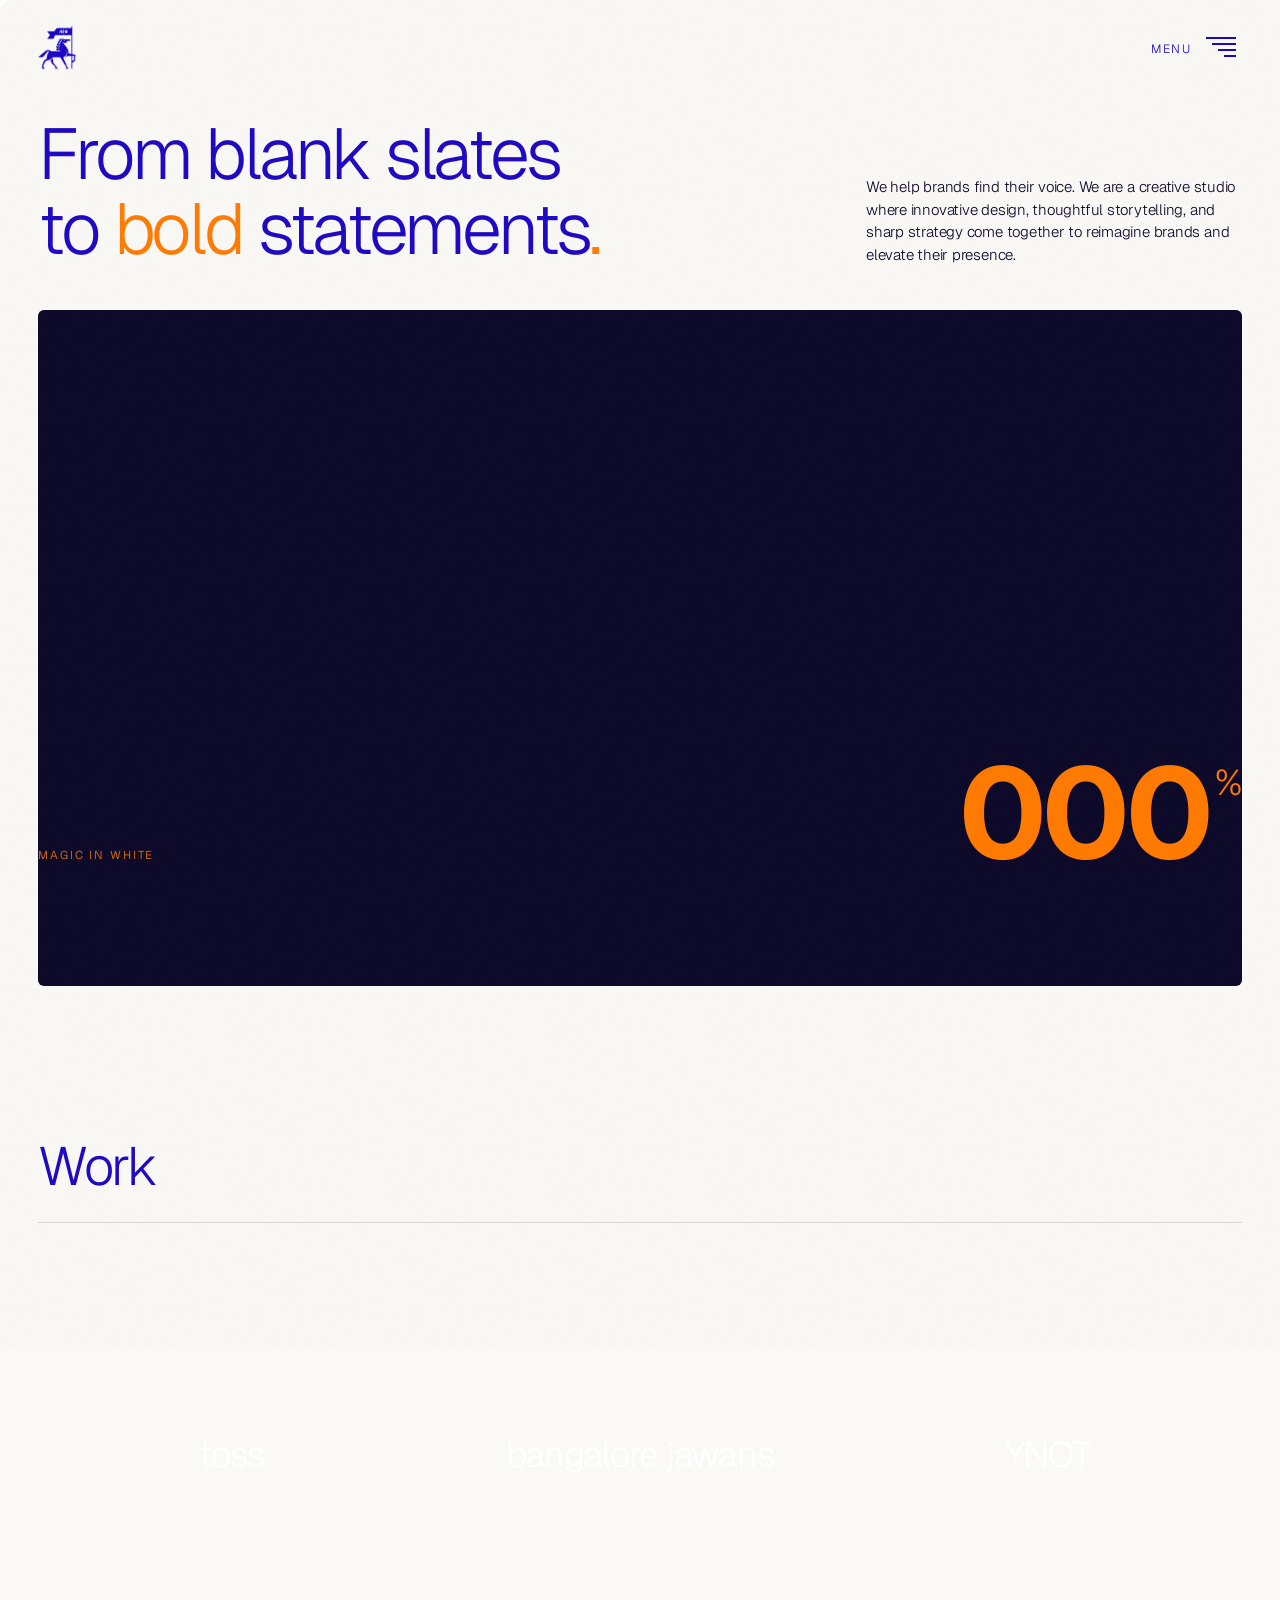
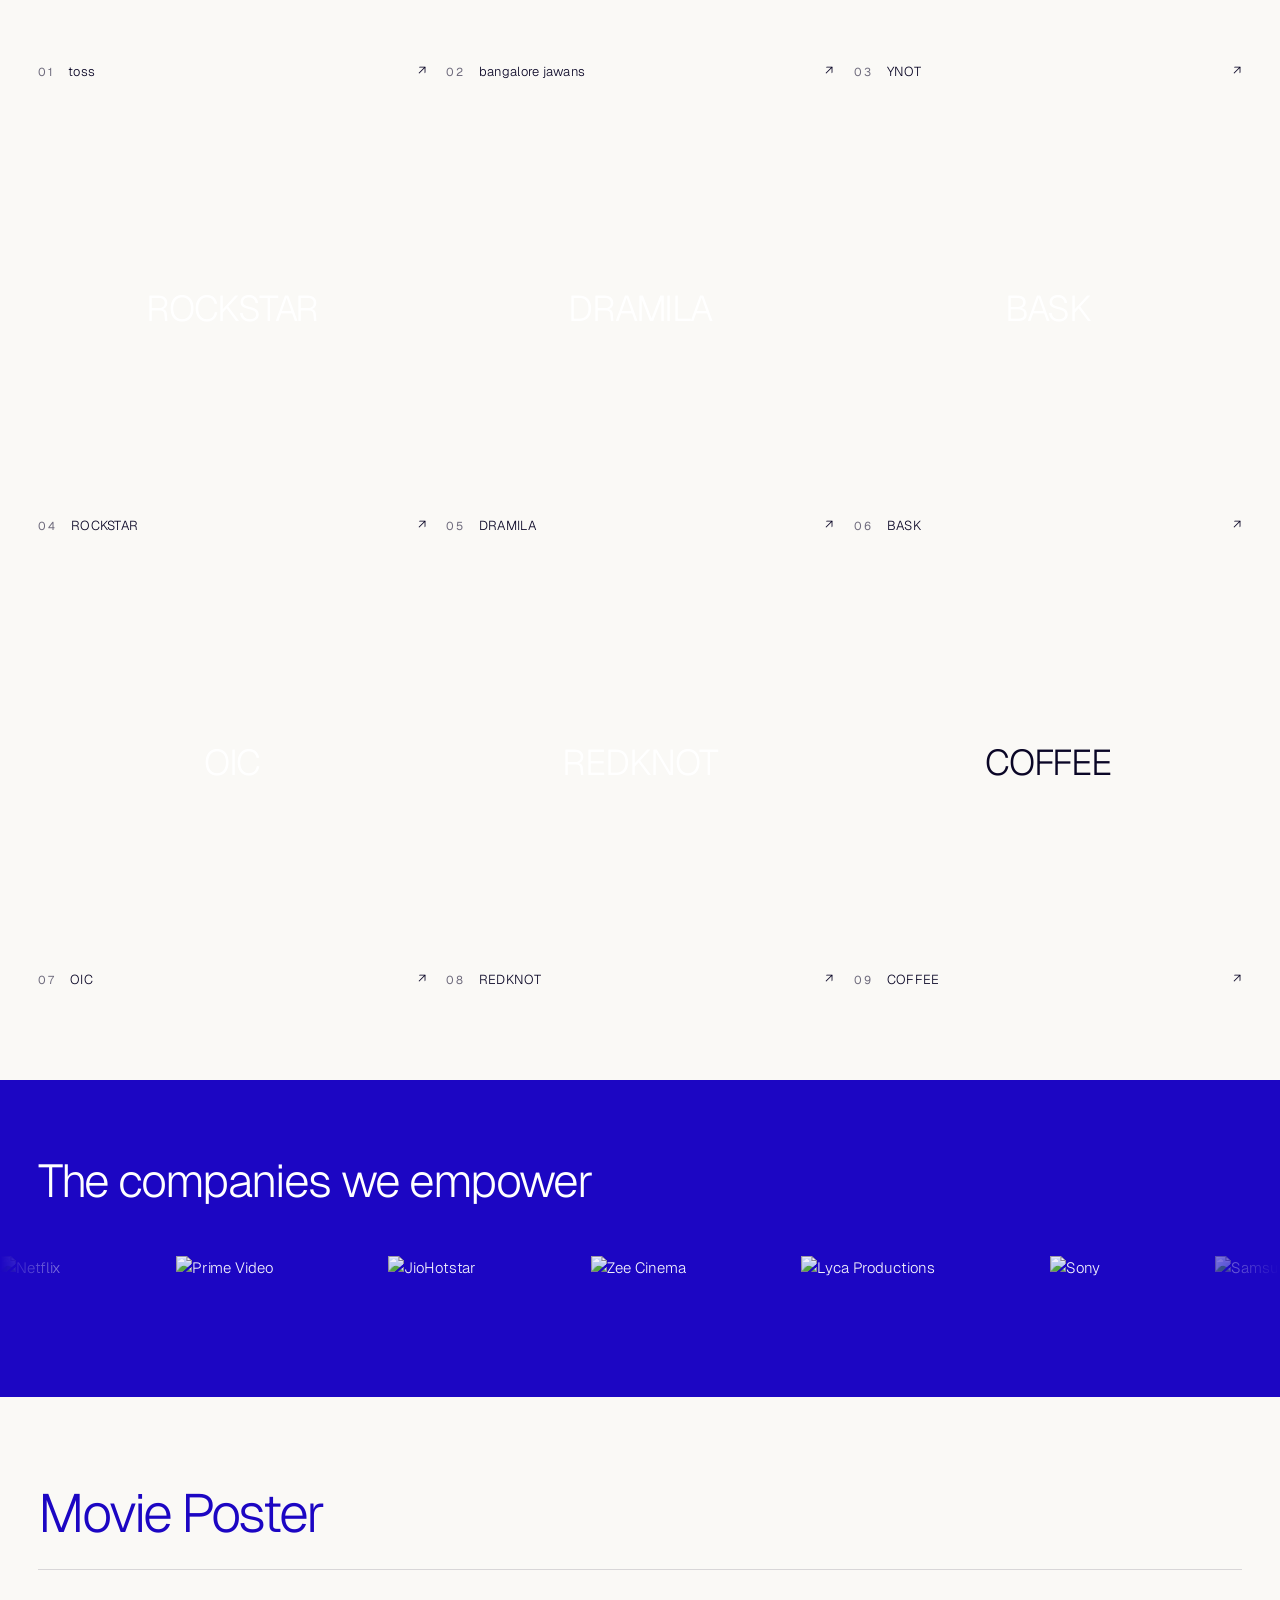
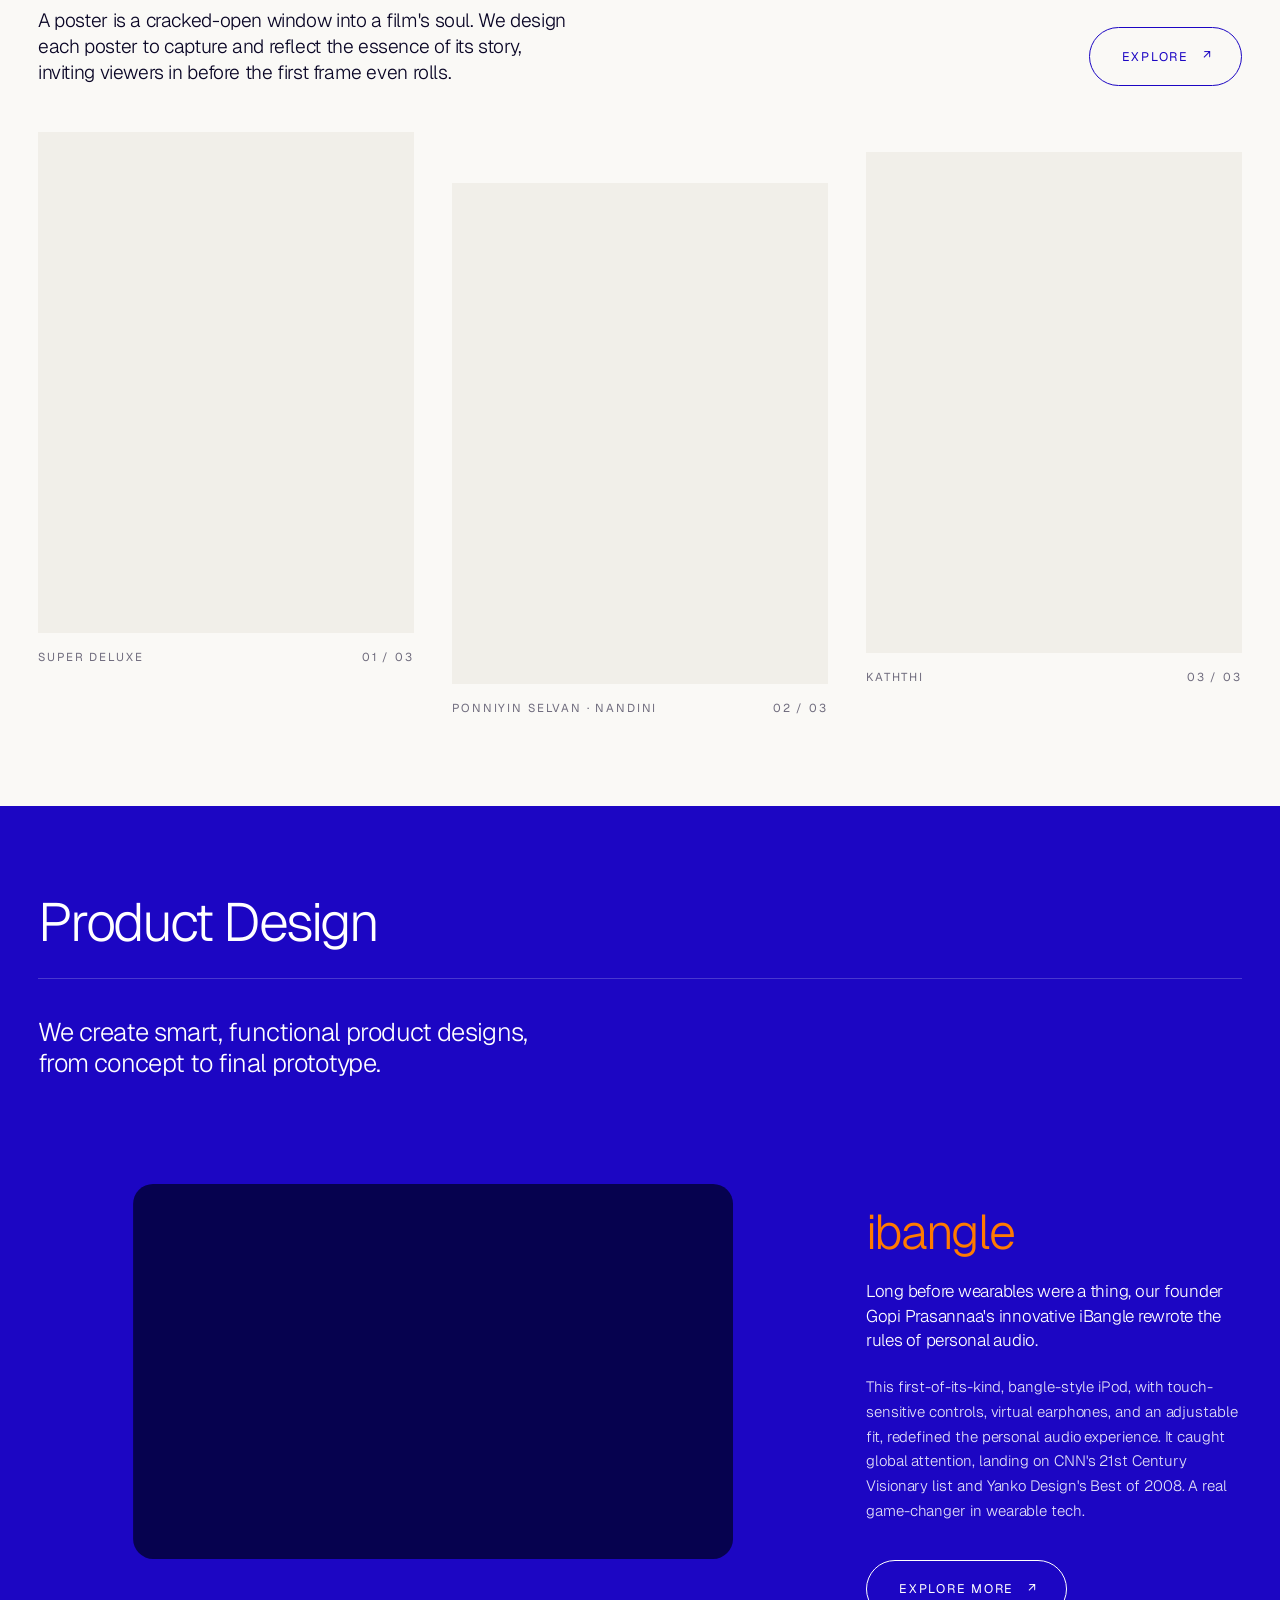
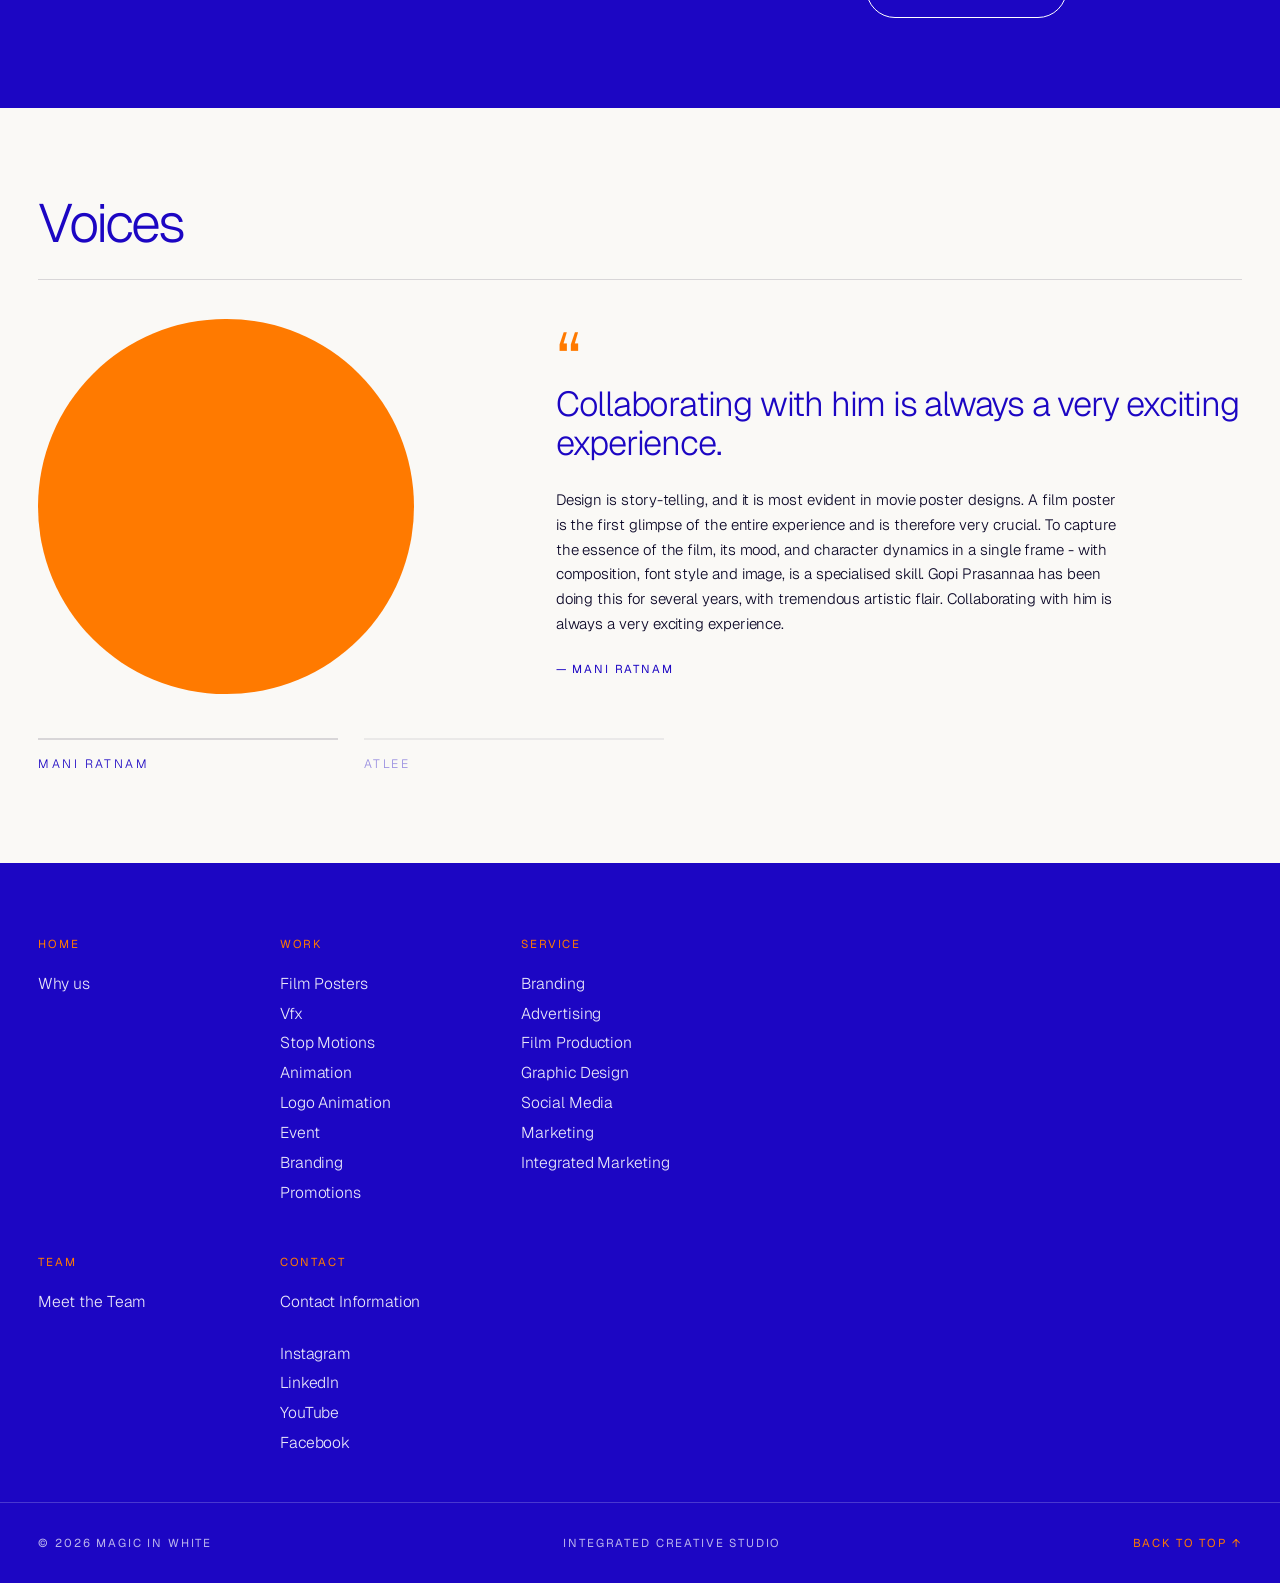
==== index.html @ c0a17485 "Revamp Magic In White website: home, team page, lenticular reveals Static redesign with preloader, s" ====
<!doctype html>
<html lang="en">
<head>
<meta charset="utf-8">
<meta name="viewport" content="width=device-width, initial-scale=1, viewport-fit=cover">
<title>Magic In White | VFX &amp; Design Studio</title>
<meta name="description" content="We help brands find their voice. Innovative design, VFX, posters, and animations.">
<meta name="theme-color" content="#1C06C3">
<script>try{if(sessionStorage.getItem('miw-nav'))document.documentElement.classList.add('is-arriving')}catch(e){}</script>
<link rel="icon" href="assets/favicon.png">
<link rel="preconnect" href="https://fonts.googleapis.com">
<link rel="preconnect" href="https://fonts.gstatic.com" crossorigin>
<link rel="preconnect" href="https://ik.imagekit.io" crossorigin>
<link href="https://fonts.googleapis.com/css2?family=Geist:wght@100..900&display=swap" rel="stylesheet">
<link rel="stylesheet" href="css/style.css">
</head>
<body class="is-loading">

<!-- ░░ PRELOADER ░░ -->
<div class="preloader" id="preloader" aria-hidden="true">
  <div class="pl-slats" id="plSlats"></div>
  <div class="pl-inner">
    <div class="pl-logo"><img src="assets/logo-full-orange.png" alt="" width="583" height="895"></div>
    <div class="pl-lines" id="plLines"><i></i><i></i><i></i><i></i><i></i><i></i></div>
  </div>
  <div class="pl-foot">
    <span class="mono">Magic In White</span>
    <span class="pl-count"><b id="plCount">000</b><em>%</em></span>
  </div>
</div>

<div class="cursor" id="cursor" aria-hidden="true"><span class="cursor__dot"></span><span class="cursor__label"></span></div>
<div class="grain" aria-hidden="true"></div>

<!-- ░░ HEADER ░░ -->
<header class="header" id="header">
  <a href="index.html" class="header__logo" aria-label="Magic In White — home" data-cursor="Home"><img src="assets/logo-mark-blue.png" alt="" width="380" height="435"></a>
  <button class="burger" id="burger" aria-label="Open menu" aria-expanded="false" aria-controls="menu" data-magnetic>
    <span class="burger__txt"><span data-open>Menu</span><span data-close>Close</span></span>
    <span class="burger__bars"><i></i><i></i><i></i><i></i></span>
  </button>
</header>

<!-- ░░ MENU ░░ -->
<nav class="menu" id="menu" aria-label="Main" aria-hidden="true">
  <div class="menu__slats" id="menuSlats"></div>
  <div class="menu__body">
    <ol class="menu__links">
      <li><a href="index.html" data-menu-link><span class="n mono">01</span><span class="t">Home</span></a></li>
      <li><a href="index.html#work" data-menu-link><span class="n mono">02</span><span class="t">Work</span></a></li>
      <li><a href="team.html" data-menu-link><span class="n mono">03</span><span class="t">Team</span></a></li>
      <li><a href="#contact" data-menu-link><span class="n mono">04</span><span class="t">Contact</span></a></li>
    </ol>
    <div class="menu__side">
      <div class="svc-prev" aria-hidden="true"><div class="lenti" id="svcLenti" data-mode="none" data-slats="10" data-a="https://ik.imagekit.io/7yturtsdn0/red_knot_copy_1_f049f8dc0b_dNzNIBZZeq.webp?tr=w-700,q-75" data-b="https://ik.imagekit.io/7yturtsdn0/red_knot_copy_1_f049f8dc0b_dNzNIBZZeq.webp?tr=w-700,q-75"></div></div>
      <div class="menu__col menu__svc">
        <h4 class="mono">Services</h4>
        <ul id="svcList">
          <li data-img="https://ik.imagekit.io/7yturtsdn0/red_knot_copy_1_f049f8dc0b_dNzNIBZZeq.webp?tr=w-700,q-75"><span class="mono">01</span><span class="svc-t">Branding</span></li>
          <li data-img="https://ik.imagekit.io/7yturtsdn0/Layer_89_copy_99897d2728_8CgfscrSB.webp?tr=w-700,q-75"><span class="mono">02</span><span class="svc-t">Advertising</span></li>
          <li data-img="https://ik.imagekit.io/7yturtsdn0/ynot_copy_e926166f46_48GvxwU7G.webp?tr=w-700,q-75"><span class="mono">03</span><span class="svc-t">Film Production</span></li>
          <li data-img="https://ik.imagekit.io/7yturtsdn0/Layer_108_copy_2_6575e3abcc_CPz3NBTmu.webp?tr=w-700,q-75"><span class="mono">04</span><span class="svc-t">Graphic Design</span></li>
          <li data-img="https://ik.imagekit.io/7yturtsdn0/Layer_88_copy_2_db21ba2dad_R7cSAjpBY.webp?tr=w-700,q-75"><span class="mono">05</span><span class="svc-t">Social Media</span></li>
          <li data-img="https://ik.imagekit.io/7yturtsdn0/Layer_91_copy_bbd8490322_1nE9ZG07d.webp?tr=w-700,q-75"><span class="mono">06</span><span class="svc-t">Marketing</span></li>
          <li data-img="https://ik.imagekit.io/7yturtsdn0/Layer_13_copy_1_121fdf52ea_ClF8plHfz.webp?tr=w-700,q-75"><span class="mono">07</span><span class="svc-t">Integrated Marketing</span></li>
        </ul>
      </div>
      <div class="menu__col menu__follow">
        <h4 class="mono">Follow</h4>
        <ul>
          <li><a href="https://www.instagram.com/magicinwhite" target="_blank" rel="noopener">Instagram</a></li>
          <li><a href="https://www.linkedin.com/company/magicinwhite" target="_blank" rel="noopener">LinkedIn</a></li>
          <li><a href="https://www.youtube.com/@magicinwhite" target="_blank" rel="noopener">YouTube</a></li>
          <li><a href="https://www.facebook.com/themagicinwhite" target="_blank" rel="noopener">Facebook</a></li>
        </ul>
      </div>
    </div>
  </div>
</nav>

<main id="top">

<!-- ░░ HERO ░░ -->
<section class="hero" data-theme="light">
  <div class="wrap hero__grid">
    <h1 class="hero__title" data-split="words">From blank slates to <em>bold</em> statements<span class="dot">.</span></h1>
    <p class="hero__lede" data-reveal>We help brands find their voice. We are a creative studio where innovative design, thoughtful storytelling, and sharp strategy come together to reimagine brands and elevate their presence.</p>
  </div>
  <div class="hero__media wrap">
    <div class="lenti lenti--hero" id="heroLenti" data-mode="scroll" data-slats="22"
         data-a="https://ik.imagekit.io/7yturtsdn0/Vikram_poster_final_copy_3_2048x1152_331748da14_NabSMhF0c.webp?tr=w-1800,q-80"
         data-b="https://ik.imagekit.io/7yturtsdn0/BJ_Banner_copy_2_ede7e10da2_wETqsjz7m.webp?tr=w-1800,q-80"></div>
  </div>
</section>

<!-- ░░ WORK ░░ -->
<section class="work section" id="work" data-theme="light">
  <div class="wrap">
    <header class="sec-head">
      <h2 class="sec-head__t" data-split="chars">Work</h2>
    </header>
    <div class="work__grid">
      <article class="tile t1" data-tile="toss" data-color="#84cc16">
        <div class="lenti" data-mode="hover" data-slats="14" data-cursor="View" data-a="https://ik.imagekit.io/7yturtsdn0/Layer_13_copy_1_121fdf52ea_ClF8plHfz.webp?tr=w-1400,q-80" data-bcolor="#84cc16"></div>
        <h3 class="tile__ttl" data-letters>toss</h3>
        <footer class="tile__cap"><span class="mono">01</span><span>toss</span><i class="arr">↗</i></footer>
      </article>
      <article class="tile t2" data-tile="bangalore jawans" data-color="#b91c1c">
        <div class="lenti" data-mode="hover" data-slats="12" data-cursor="View" data-a="https://ik.imagekit.io/7yturtsdn0/Layer_88_copy_2_db21ba2dad_R7cSAjpBY.webp?tr=w-1100,q-80" data-bcolor="#b91c1c"></div>
        <h3 class="tile__ttl" data-letters>bangalore jawans</h3>
        <footer class="tile__cap"><span class="mono">02</span><span>bangalore jawans</span><i class="arr">↗</i></footer>
      </article>
      <article class="tile t3" data-tile="YNOT" data-color="#eab308">
        <div class="lenti" data-mode="hover" data-slats="14" data-cursor="View" data-a="https://ik.imagekit.io/7yturtsdn0/ynot_copy_e926166f46_48GvxwU7G.webp?tr=w-1400,q-80" data-bcolor="#eab308"></div>
        <h3 class="tile__ttl" data-letters>YNOT</h3>
        <footer class="tile__cap"><span class="mono">03</span><span>YNOT</span><i class="arr">↗</i></footer>
      </article>
      <article class="tile t4" data-tile="ROCKSTAR" data-color="#1e3a8a">
        <div class="lenti" data-mode="hover" data-slats="12" data-cursor="View" data-a="https://ik.imagekit.io/7yturtsdn0/Layer_108_copy_2_6575e3abcc_CPz3NBTmu.webp?tr=w-1100,q-80" data-bcolor="#1e3a8a"></div>
        <h3 class="tile__ttl" data-letters>ROCKSTAR</h3>
        <footer class="tile__cap"><span class="mono">04</span><span>ROCKSTAR</span><i class="arr">↗</i></footer>
      </article>
      <article class="tile t5" data-tile="DRAMILA" data-color="#15803d">
        <div class="lenti" data-mode="hover" data-slats="12" data-cursor="View" data-a="https://ik.imagekit.io/7yturtsdn0/Layer_22_copy_e46b73e00c_HKcpCjRxH.webp?tr=w-1000,q-80" data-bcolor="#15803d"></div>
        <h3 class="tile__ttl" data-letters>DRAMILA</h3>
        <footer class="tile__cap"><span class="mono">05</span><span>DRAMILA</span><i class="arr">↗</i></footer>
      </article>
      <article class="tile t6" data-tile="BASK" data-color="#eab308">
        <div class="lenti" data-mode="hover" data-slats="14" data-cursor="View" data-a="https://ik.imagekit.io/7yturtsdn0/Layer_91_copy_bbd8490322_1nE9ZG07d.webp?tr=w-1400,q-80" data-bcolor="#eab308"></div>
        <h3 class="tile__ttl" data-letters>BASK</h3>
        <footer class="tile__cap"><span class="mono">06</span><span>BASK</span><i class="arr">↗</i></footer>
      </article>
      <article class="tile t7" data-tile="OIC" data-color="#ec4899">
        <div class="lenti" data-mode="hover" data-slats="14" data-cursor="View" data-a="https://ik.imagekit.io/7yturtsdn0/Layer_89_copy_99897d2728_8CgfscrSB.webp?tr=w-1400,q-80" data-bcolor="#ec4899"></div>
        <h3 class="tile__ttl" data-letters>OIC</h3>
        <footer class="tile__cap"><span class="mono">07</span><span>OIC</span><i class="arr">↗</i></footer>
      </article>
      <article class="tile t8" data-tile="REDKNOT" data-color="#b91c1c">
        <div class="lenti" data-mode="hover" data-slats="12" data-cursor="View" data-a="https://ik.imagekit.io/7yturtsdn0/red_knot_copy_1_f049f8dc0b_dNzNIBZZeq.webp?tr=w-1200,q-80" data-bcolor="#b91c1c"></div>
        <h3 class="tile__ttl" data-letters>REDKNOT</h3>
        <footer class="tile__cap"><span class="mono">08</span><span>REDKNOT</span><i class="arr">↗</i></footer>
      </article>
      <article class="tile t9" data-tile="COFFEE" data-color="#e5e7eb">
        <div class="lenti" data-mode="hover" data-slats="18" data-cursor="View" data-a="https://ik.imagekit.io/7yturtsdn0/Layer_113_copy_7f0bae037f_J30YsjvEb.webp?tr=w-1800,q-80" data-bcolor="#e5e7eb"></div>
        <h3 class="tile__ttl tile__ttl--dark" data-letters>COFFEE</h3>
        <footer class="tile__cap"><span class="mono">09</span><span>COFFEE</span><i class="arr">↗</i></footer>
      </article>
    </div>
  </div>
</section>

<!-- ░░ CLIENTS ░░ -->
<section class="clients section" id="clients" data-theme="dark">
  <div class="wrap">
    <h2 class="clients__t" data-split="words">The companies we empower</h2>
  </div>
  <div class="marquee" data-dir="-1">
    <div class="marquee__track">
      <ul class="logos">
        <li><img src="https://ik.imagekit.io/7yturtsdn0/Netflix_9a4015e2f1_6ZdbgN0Z5.png" alt="Netflix" loading="lazy"></li>
        <li><img src="https://ik.imagekit.io/7yturtsdn0/Prime_28b8a75e8e_RB2ycf2Q2M.png" alt="Prime Video" loading="lazy"></li>
        <li><img src="https://ik.imagekit.io/7yturtsdn0/Jio_Hostar_25a7777338_RB0Nwt1Qw.png" alt="JioHotstar" loading="lazy"></li>
        <li><img src="https://ik.imagekit.io/7yturtsdn0/Zee_03a8a75571_Lhbl9_V1K.png" alt="Zee Cinema" loading="lazy"></li>
        <li><img src="https://ik.imagekit.io/7yturtsdn0/LYCA_e3a517c905_9G5oD_2xoF.png" alt="Lyca Productions" loading="lazy"></li>
        <li><img src="https://ik.imagekit.io/7yturtsdn0/Sony_214dc20422_Z8txfq8bg.png" alt="Sony" loading="lazy"></li>
        <li><img src="https://ik.imagekit.io/7yturtsdn0/Samsung_9e5ce6b74b_0uf0CYzim.png" alt="Samsung" loading="lazy"></li>
        <li><img src="https://ik.imagekit.io/7yturtsdn0/Apple_1eaaf89b74_GaU9JlVHS.png" alt="Apple" loading="lazy"></li>
        <li><img src="https://ik.imagekit.io/7yturtsdn0/Madras_Talkies_fb6516bb14_1Razdx6lc.png" alt="Madras Talkies" loading="lazy"></li>
        <li><img src="https://ik.imagekit.io/7yturtsdn0/Vijay_e3aa2b2127_sWJgNVvhb.png" alt="Vijay TV" loading="lazy"></li>
      </ul>
    </div>
  </div>
</section>

<!-- ░░ MOVIE POSTERS ░░ -->
<section class="posters section" id="posters" data-theme="light">
  <div class="wrap">
    <header class="sec-head">
      <h2 class="sec-head__t" data-split="chars">Movie Poster</h2>
    </header>
    <div class="posters__intro">
      <p data-reveal>A poster is a cracked-open window into a film's soul. We design each poster to capture and reflect the essence of its story, inviting viewers in before the first frame even rolls.</p>
      <a href="#" class="btn" data-magnetic data-cursor=""><span class="btn__bg"></span><span class="btn__t" data-text="Explore">Explore</span><i class="arr">↗</i></a>
    </div>
    <div class="posters__row">
      <figure class="poster p1">
        <div class="lenti" data-mode="pointer" data-slats="16" data-cursor="Turn" data-bcolor="#F1EFE9"
             data-a="https://ik.imagekit.io/7yturtsdn0/SD_10_3a1f2323a6_ou-oHff8m.jpg?tr=w-900,q-82"
             data-b="https://ik.imagekit.io/7yturtsdn0/SD_09_aac7e07bc7_E2CzD54on.png?tr=w-900"></div>
        <figcaption class="mono"><span>Super Deluxe</span><span>01 / 03</span></figcaption>
      </figure>
      <figure class="poster p2">
        <div class="lenti" data-mode="pointer" data-slats="16" data-cursor="Turn" data-bcolor="#F1EFE9"
             data-a="https://ik.imagekit.io/7yturtsdn0/PS_Nandini_01png_d9ed0f1dd0_-tDHUQN5z.jpg?tr=w-900,q-82"
             data-b="https://ik.imagekit.io/7yturtsdn0/PS_Nandini_02_c35b30e356_iAwkeZxaO.png?tr=w-900"></div>
        <figcaption class="mono"><span>Ponniyin Selvan · Nandini</span><span>02 / 03</span></figcaption>
      </figure>
      <figure class="poster p3">
        <div class="lenti" data-mode="pointer" data-slats="16" data-cursor="Turn" data-bcolor="#F1EFE9"
             data-a="https://ik.imagekit.io/7yturtsdn0/Kaththi_01_02e9f4bf2a_qXvmb8sFE.jpg?tr=w-900,q-82"
             data-b="https://ik.imagekit.io/7yturtsdn0/Kaththi_02_44b7828fce_MBIbTTe-2.png?tr=w-900"></div>
        <figcaption class="mono"><span>Kaththi</span><span>03 / 03</span></figcaption>
      </figure>
    </div>
  </div>
</section>

<!-- ░░ PRODUCT DESIGN ░░ -->
<section class="product section" id="product" data-theme="dark">
  <div class="wrap">
    <header class="sec-head sec-head--dark">
      <h2 class="sec-head__t" data-split="chars">Product Design</h2>
    </header>
    <p class="product__intro" data-reveal>We create smart, functional product designs, from concept to final prototype.</p>

    <div class="product__stage">
      <div class="product__video" id="productVideo" data-cursor="ibangle">
        <video muted loop playsinline preload="metadata" poster="https://ik.imagekit.io/7yturtsdn0/ibangle_asset_ce4f42822a_k_ZP_5d3y_MQX_78731ac3f9_Z6tXJPgK-.webp?tr=w-1400">
          <source src="https://ik.imagekit.io/7yturtsdn0/ibangle_product_9060b21a3d_T2YHblDHb.mp4" type="video/mp4">
        </video>
      </div>
      <div class="product__copy">
        <h3 class="product__name" data-split="chars">ibangle</h3>
        <p data-reveal>Long before wearables were a thing, our founder Gopi Prasannaa's innovative iBangle rewrote the rules of personal audio.</p>
        <p data-reveal>This first-of-its-kind, bangle-style iPod, with touch-sensitive controls, virtual earphones, and an adjustable fit, redefined the personal audio experience. It caught global attention, landing on CNN's 21st Century Visionary list and Yanko Design's Best of 2008. A real game-changer in wearable tech.</p>
        <a href="#" class="btn btn--light" data-magnetic><span class="btn__bg"></span><span class="btn__t" data-text="Explore more">Explore more</span><i class="arr">↗</i></a>
      </div>
    </div>
  </div>
</section>

<!-- ░░ TESTIMONIALS ░░ -->
<section class="voices section" id="voices" data-theme="light">
  <div class="wrap">
    <header class="sec-head">
      <h2 class="sec-head__t" data-split="chars">Voices</h2>
    </header>

    <div class="voices__stage" id="vStage" data-cursor="Drag">
      <article class="quote is-active">
        <div class="quote__pic"><div class="lenti" data-mode="hover" data-slats="12" data-a="https://ik.imagekit.io/7yturtsdn0/MR_1_58208c8489_nk_dFK14U.webp?tr=w-1000,q-80" data-bcolor="#FF7A00"></div></div>
        <div class="quote__body">
          <span class="quote__mark" aria-hidden="true">“</span>
          <h3 class="quote__h">Collaborating with him is always a very exciting experience.</h3>
          <p class="quote__p">Design is story-telling, and it is most evident in movie poster designs. A film poster is the first glimpse of the entire experience and is therefore very crucial. To capture the essence of the film, its mood, and character dynamics in a single frame - with composition, font style and image, is a specialised skill. Gopi Prasannaa has been doing this for several years, with tremendous artistic flair. Collaborating with him is always a very exciting experience.</p>
          <p class="quote__by mono">— Mani Ratnam</p>
        </div>
      </article>
      <article class="quote">
        <div class="quote__pic"><div class="lenti" data-mode="hover" data-slats="12" data-a="https://ik.imagekit.io/7yturtsdn0/attila_1bad1a47ce_BcoUz3-Og.png?tr=w-1000,q-80" data-bcolor="#FF7A00"></div></div>
        <div class="quote__body">
          <span class="quote__mark" aria-hidden="true">“</span>
          <h3 class="quote__h">Gopi prasannaa's work doesn't just speak, it resonates.</h3>
          <p class="quote__p">Gopi Prasannaa doesn't just design, he listens to the heartbeat of a story. He has this rare gift of seeing what is unspoken, of feeling what is not yet visible, and then bringing it to life with a quiet brilliance. A director may narrate a vision, but Gopi transforms that vision into something you can feel, something that stays with you. His work doesn't just speak - it resonates.</p>
          <p class="quote__by mono">— Atlee</p>
        </div>
      </article>
    </div>
    <div class="vtabs" id="vTabs" role="tablist" aria-label="Testimonials">
      <button class="vtab is-active" role="tab" aria-selected="true"><span class="vtab__bar"><i></i></span><span class="vtab__name">Mani Ratnam</span></button>
      <button class="vtab" role="tab" aria-selected="false"><span class="vtab__bar"><i></i></span><span class="vtab__name">Atlee</span></button>
    </div>
  </div>
</section>

</main>

<!-- ░░ FOOTER ░░ -->
<footer class="footer" id="contact" data-theme="dark">
  <div class="wrap footer__top">
    <div class="footer__mark" id="footerMark"><img src="assets/logo-full-orange.png" alt="Magic In White — Integrated Creative Studio" width="583" height="895"></div>
    <div class="footer__cols">
      <div class="fcol">
        <h4 class="mono">Home</h4>
        <ul><li><a href="https://magicinwhite.com/about">Why us</a></li></ul>
      </div>
      <div class="fcol">
        <h4 class="mono">Work</h4>
        <ul><li>Film Posters</li><li>Vfx</li><li>Stop Motions</li><li>Animation</li><li>Logo Animation</li><li>Event</li><li>Branding</li><li>Promotions</li></ul>
      </div>
      <div class="fcol">
        <h4 class="mono">Service</h4>
        <ul><li>Branding</li><li>Advertising</li><li>Film Production</li><li>Graphic Design</li><li>Social Media</li><li>Marketing</li><li>Integrated Marketing</li></ul>
      </div>
      <div class="fcol">
        <h4 class="mono">Team</h4>
        <ul><li><a href="team.html">Meet the Team</a></li></ul>
      </div>
      <div class="fcol">
        <h4 class="mono">Contact</h4>
        <ul><li><a href="https://magicinwhite.com/contact">Contact Information</a></li></ul>
        <ul class="fcol__soc">
          <li><a href="https://www.instagram.com/magicinwhite" target="_blank" rel="noopener">Instagram</a></li>
          <li><a href="https://www.linkedin.com/company/magicinwhite" target="_blank" rel="noopener">LinkedIn</a></li>
          <li><a href="https://www.youtube.com/@magicinwhite" target="_blank" rel="noopener">YouTube</a></li>
          <li><a href="https://www.facebook.com/themagicinwhite" target="_blank" rel="noopener">Facebook</a></li>
        </ul>
      </div>
    </div>
  </div>
  <div class="wrap footer__base mono">
    <span>© 2026 Magic In White</span>
    <span>Integrated Creative Studio</span>
    <a href="#top" data-magnetic id="toTop">Back to top ↑</a>
  </div>
</footer>

<script src="https://cdnjs.cloudflare.com/ajax/libs/gsap/3.12.5/gsap.min.js"></script>
<script src="https://cdnjs.cloudflare.com/ajax/libs/gsap/3.12.5/ScrollTrigger.min.js"></script>
<script src="https://cdn.jsdelivr.net/npm/lenis@1.1.13/dist/lenis.min.js"></script>
<script src="js/main.js"></script>
</body>
</html>
---- css/style.css ----
/* ──────────────────────────────────────────────
   MAGIC IN WHITE — 2026
   Ultramarine · Orange · White
   ────────────────────────────────────────────── */
:root{
  --blue:#1C06C3;
  --blue-d:#12038A;
  --orange:#FF7A00;
  --paper:#FAF9F6;
  --paper-2:#F1EFE9;
  --ink:#0A0626;
  --mute:rgba(10,6,38,.58);
  --line:rgba(10,6,38,.14);

  --f-display:'Geist',system-ui,sans-serif;
  --f-body:'Geist',system-ui,sans-serif;
  --f-mono:'Geist',system-ui,sans-serif;

  --gut:clamp(20px,3vw,52px);
  --ease:cubic-bezier(.22,1,.36,1);
  --ease-io:cubic-bezier(.76,0,.24,1);

  --hdr:var(--blue);
}
*,*::before,*::after{box-sizing:border-box;margin:0;padding:0}
html{-webkit-text-size-adjust:100%}
html.lenis,html.lenis body{height:auto}
.lenis.lenis-smooth{scroll-behavior:auto!important}
.lenis.lenis-stopped{overflow:hidden}
body{
  background:var(--paper);color:var(--ink);
  font-family:var(--f-body);font-weight:300;font-size:clamp(15px,1.05vw,17px);line-height:1.65;letter-spacing:-.005em;
  -webkit-font-smoothing:antialiased;overflow-x:hidden;
}
body.is-loading{overflow:hidden;height:100vh}
img,video{display:block;max-width:100%}
a{color:inherit;text-decoration:none}
button:focus:not(:focus-visible),a:focus:not(:focus-visible){outline:none}
:focus-visible{outline:2px solid var(--orange);outline-offset:4px}
button{font:inherit;color:inherit;background:none;border:0;cursor:pointer}
ul,ol{list-style:none}
::selection{background:var(--orange);color:var(--ink)}
.mono{font-family:var(--f-mono);font-size:.72rem;letter-spacing:.16em;text-transform:uppercase;font-weight:400}
.wrap{width:100%;max-width:1840px;margin-inline:auto;padding-inline:var(--gut)}
.section{padding-block:clamp(56px,7vw,110px)}
.arr{font-style:normal;display:inline-block;transition:transform .5s var(--ease)}

/* split-text helpers */
.w{display:inline-block;overflow:hidden;vertical-align:top;padding-bottom:.12em;margin-bottom:-.12em}
.w>span{display:inline-block;will-change:transform}
.ch{display:inline-block;will-change:transform}
.ch-mask{display:inline-block;overflow:hidden;vertical-align:top;padding-bottom:.1em;margin-bottom:-.1em}

/* grain */
.grain{position:fixed;inset:-50%;z-index:90;pointer-events:none;opacity:.05;
  background-image:url("data:image/svg+xml;utf8,<svg xmlns='http://www.w3.org/2000/svg' width='160' height='160'><filter id='n'><feTurbulence type='fractalNoise' baseFrequency='.9' numOctaves='2' stitchTiles='stitch'/></filter><rect width='100%' height='100%' filter='url(%23n)'/></svg>");
  animation:grain 1.2s steps(6) infinite}
@keyframes grain{0%{transform:translate(0,0)}20%{transform:translate(-3%,2%)}40%{transform:translate(2%,-3%)}60%{transform:translate(-2%,-1%)}80%{transform:translate(3%,3%)}100%{transform:translate(0,0)}}

/* ══════════ LENTICULAR ══════════ */
.lenti{position:relative;width:100%;height:100%;perspective:1500px;perspective-origin:50% 50%;
  --w:0px;--sw:0px;touch-action:pan-y}
.lenti__s{position:absolute;top:0;bottom:0;left:calc(var(--i) * var(--sw));width:calc(var(--sw) + 1px);
  transform-style:preserve-3d;will-change:transform}
.lenti__f,.lenti__b{position:absolute;inset:0;overflow:hidden;backface-visibility:hidden;-webkit-backface-visibility:hidden;background-color:var(--bc,transparent)}
.lenti__b{transform:rotateY(180deg)}
.lenti__f::after,.lenti__b::after{content:"";position:absolute;inset:0;background:#000;opacity:var(--sh,0);pointer-events:none}
.lenti__b::after{background:#fff;opacity:var(--sh2,0)}
.lenti__f img,.lenti__b img{position:absolute;top:0;height:100%;width:var(--w);left:calc(var(--i) * var(--sw) * -1);
  object-fit:cover;max-width:none;user-select:none;-webkit-user-drag:none}
.lenti--contain .lenti__f img,.lenti--contain .lenti__b img{object-fit:contain}

/* ══════════ PRELOADER ══════════ */
.preloader{position:fixed;inset:0;z-index:200;color:var(--orange);overflow:hidden;pointer-events:all}
.pl-slats{position:absolute;inset:0;display:flex;perspective:1800px}
.pl-slats i{flex:1;background:var(--blue);position:relative;will-change:transform;transform-origin:50% 50%;backface-visibility:hidden}
.pl-slats i::after{content:"";position:absolute;inset:0;background:var(--orange);transform:scaleY(0);transform-origin:50% 100%}
.pl-inner{position:absolute;inset:0;display:grid;place-items:center;align-content:center;gap:clamp(18px,3vh,32px);z-index:2}
.pl-logo{width:min(54vw,300px);aspect-ratio:583/895;clip-path:inset(100% 0 0 0);position:relative}
.pl-logo img{width:100%;height:100%;object-fit:contain}
.pl-lines{width:min(54vw,300px);display:grid;gap:5px}
.pl-lines i{display:block;height:2px;background:var(--orange);transform:scaleX(0);transform-origin:0 50%}
.pl-foot{position:absolute;left:var(--gut);right:var(--gut);bottom:clamp(18px,4vh,40px);display:flex;justify-content:space-between;align-items:flex-end;z-index:2}
.pl-count{font-family:var(--f-display);font-weight:300;font-size:clamp(56px,10vw,160px);line-height:.8;letter-spacing:-.04em;display:flex;align-items:flex-start}
.pl-count em{font-style:normal;font-size:.28em;margin:.2em 0 0 .15em;letter-spacing:0}
.pl-foot .mono{opacity:.8}

/* ══════════ CURSOR ══════════ */
.cursor{position:fixed;left:0;top:0;z-index:150;pointer-events:none;display:none}
.cursor__dot{position:absolute;left:0;top:0;width:12px;height:12px;margin:-6px 0 0 -6px;border-radius:50%;background:#fff;mix-blend-mode:difference;
  display:grid;place-items:center;transition:width .45s var(--ease),height .45s var(--ease),margin .45s var(--ease),background-color .3s}
.cursor__label{position:absolute;left:0;top:0;transform:translate(-50%,-50%);font-family:var(--f-mono);font-size:.7rem;letter-spacing:.14em;text-transform:uppercase;color:var(--ink);opacity:0;white-space:nowrap;transition:opacity .25s}
.cursor.has-label .cursor__dot{width:92px;height:92px;margin:-46px 0 0 -46px;background:var(--orange);mix-blend-mode:normal}
.cursor.has-label .cursor__label{opacity:1}
.cursor.is-link .cursor__dot{width:48px;height:48px;margin:-24px 0 0 -24px;background:transparent;border:1.5px solid #fff}
.cursor.is-down .cursor__dot{transform:scale(.8)}
@media (hover:hover) and (pointer:fine){
  .cursor{display:block}
  html.has-cursor,html.has-cursor *{cursor:none!important}
}

/* ══════════ HEADER ══════════ */
.header{position:fixed;left:0;right:0;top:0;z-index:100;display:flex;justify-content:space-between;align-items:center;
  padding:clamp(14px,2vw,26px) var(--gut);color:var(--hdr);transition:color .5s var(--ease),transform .7s var(--ease)}
.header::before{content:"";position:absolute;inset:0;z-index:-1;background:rgba(250,249,246,.84);-webkit-backdrop-filter:blur(14px);backdrop-filter:blur(14px);opacity:0;transition:opacity .5s,background-color .5s}
.header.is-stuck::before{opacity:1}
.header[data-theme="dark"]{color:#fff}
.header[data-theme="dark"]::before{background:rgba(28,6,195,.84)}
.header.menu-open::before{opacity:0!important}
.header.is-hidden{transform:translateY(-110%)}
.header__logo{display:block;height:clamp(36px,3.4vw,50px);position:relative;transition:transform .6s var(--ease)}
.header__logo img{height:100%;width:auto;transition:filter .5s}
.header__logo:hover{transform:translateY(-3px) rotate(-4deg)}
.header[data-theme="dark"] .header__logo img,.header.menu-open .header__logo img{filter:brightness(0) invert(1)}
.header.menu-open .header__logo img{filter:none;content:url("../assets/logo-mark-orange.png")}
.burger{display:flex;align-items:center;gap:14px;padding:10px 6px;font-family:var(--f-mono);font-size:.75rem;letter-spacing:.14em;text-transform:uppercase;position:relative}
.burger__txt{position:relative;display:block;height:1.2em;overflow:hidden;min-width:4.6em;text-align:right}
.burger__txt span{display:block;transition:transform .6s var(--ease)}
.burger__txt [data-close]{position:absolute;right:0;top:0;transform:translateY(110%)}
.burger[aria-expanded="true"] .burger__txt [data-open]{transform:translateY(-110%)}
.burger[aria-expanded="true"] .burger__txt [data-close]{transform:translateY(0)}
.burger__bars{display:grid;gap:4px;width:30px}
.burger__bars i{display:block;height:2px;background:currentColor;transform-origin:100% 50%;transition:transform .6s var(--ease),width .6s var(--ease)}
.burger__bars i:nth-child(2){width:80%;margin-left:auto}
.burger__bars i:nth-child(3){width:60%;margin-left:auto}
.burger__bars i:nth-child(4){width:40%;margin-left:auto}
.burger:hover .burger__bars i{width:100%}
.burger:hover .burger__bars i:nth-child(odd){transform:scaleX(.6)}
.header.menu-open,.header.menu-open[data-theme]{color:var(--orange)}

/* ══════════ MENU ══════════ */
.menu{position:fixed;inset:0;z-index:95;visibility:hidden;color:#fff}
.menu.is-open{visibility:visible}
.menu__slats{position:absolute;inset:0;display:flex}
.menu__slats i{flex:1;background:var(--blue);transform:scaleY(0);transform-origin:50% 100%;margin-right:-1px;will-change:transform}
.menu__body{position:relative;height:100%;display:grid;grid-template-columns:1.6fr 1fr;gap:var(--gut);padding:clamp(100px,14vh,150px) var(--gut) var(--gut);align-items:end}
.menu__links{counter-reset:m;align-self:center}
.menu__links li{overflow:hidden}
.menu__links a{display:flex;align-items:baseline;gap:clamp(12px,2vw,32px);font-family:var(--f-display);font-weight:300;font-size:clamp(36px,6.2vw,100px);line-height:1.08;letter-spacing:-.04em;transition:opacity .4s,transform .6s var(--ease);will-change:transform}
.menu__links .n{font-size:.75rem;color:var(--orange);letter-spacing:.12em;transform:translateY(-.8em)}
.menu__links:hover a{opacity:.25}
.menu__links a:hover{opacity:1;transform:translateX(clamp(8px,1.6vw,28px));color:var(--orange)}
.menu__side{display:grid;grid-template-columns:1.5fr 1fr;gap:clamp(18px,2.4vh,30px) var(--gut);align-self:end;align-content:end}
.svc-prev{grid-column:1/-1;height:clamp(120px,24vh,260px);border-radius:4px;overflow:hidden;background:rgba(255,255,255,.06)}
.svc-prev .lenti{height:100%}
.menu__svc li{display:flex;gap:14px;align-items:baseline;padding:5px 0;cursor:pointer;font-size:clamp(16px,1.4vw,22px);font-weight:300;letter-spacing:-.02em;opacity:.7;transition:opacity .3s,transform .5s var(--ease),color .3s}
.menu__svc li .mono{font-size:.62rem;color:var(--orange);letter-spacing:.14em}
.menu__svc li:hover{opacity:1;color:var(--orange);transform:translateX(10px)}
.menu__col h4{color:var(--orange);margin-bottom:12px}
.menu__col li{padding:3px 0;opacity:.85;font-size:1rem;font-weight:300}
.menu__col a{display:inline-block;background:linear-gradient(currentColor,currentColor) 0 100%/0 1px no-repeat;transition:background-size .5s var(--ease)}
.menu__col a:hover{background-size:100% 1px}
@media (max-width:900px){
  .menu__body{grid-template-columns:1fr;align-items:start;overflow:auto}
  .menu__side{align-self:start;grid-template-columns:1fr 1fr}
  .svc-prev{display:none}
}

/* ══════════ HERO ══════════ */
.hero{padding-top:clamp(88px,13vh,140px);padding-bottom:clamp(40px,5vw,80px);position:relative}
.hero__grid{display:grid;grid-template-columns:repeat(12,1fr);column-gap:var(--gut);row-gap:clamp(20px,2.6vw,40px)}
.hero__title{grid-column:1/9;font-family:var(--f-display);font-weight:300;color:var(--blue);
  font-size:clamp(34px,5.6vw,98px);line-height:1.04;letter-spacing:-.045em;text-wrap:balance}
.hero__title em{font-style:normal;color:var(--orange)}
.hero__title .dot{color:var(--orange)}
.hero__lede{grid-column:9/13;align-self:end;font-family:var(--f-display);font-size:clamp(15px,1.15vw,19px);font-weight:300;line-height:1.5;letter-spacing:-.015em;max-width:34em;color:var(--ink)}
.hero__media{margin-top:clamp(28px,3.4vw,56px)}
.lenti--hero{aspect-ratio:16/9;border-radius:6px;background:var(--ink)}
@media (max-width:820px){
  .hero__title,.hero__lede{grid-column:1/-1}
  .lenti--hero{aspect-ratio:16/9}
}

/* ══════════ SECTION HEAD ══════════ */
.sec-head{padding-bottom:clamp(18px,2.2vw,34px);margin-bottom:clamp(24px,3vw,48px);border-bottom:1px solid var(--line)}
.sec-head__t{font-family:var(--f-display);font-weight:300;font-size:clamp(30px,4.2vw,72px);letter-spacing:-.04em;line-height:1;color:var(--blue)}
.sec-head--dark{border-color:rgba(255,255,255,.2)}
.sec-head--dark .sec-head__t{color:#fff}

/* ══════════ WORK ══════════ */
.work__grid{display:grid;grid-template-columns:repeat(3,1fr);column-gap:clamp(14px,1.6vw,28px);row-gap:clamp(22px,2.6vw,44px)}
.tile{position:relative;--ar:1/1}
.tile .lenti{aspect-ratio:var(--ar);height:auto;border-radius:4px}
.tile__ttl{position:absolute;top:0;left:0;width:100%;aspect-ratio:var(--ar);display:flex;flex-wrap:wrap;align-content:center;justify-content:center;gap:0 .3em;padding:6%;
  font-family:var(--f-display);font-weight:300;font-size:clamp(20px,2.8vw,50px);font-weight:300;letter-spacing:-.035em;line-height:1;color:#fff;text-align:center;pointer-events:none;z-index:2;text-wrap:balance}
.tile__ttl--dark{color:var(--ink)}
.tile__cap{display:flex;align-items:center;gap:14px;padding-top:12px;font-family:var(--f-display);font-size:clamp(13px,1vw,16px);font-weight:300;letter-spacing:.02em}
.tile__cap .mono{color:var(--mute);font-family:var(--f-mono)}
.tile__cap span:nth-child(2){flex:1}
.tile:hover .arr{transform:rotate(45deg)}
@media (max-width:720px){
  .work__grid{grid-template-columns:repeat(2,1fr)}
  .tile__ttl{font-size:clamp(16px,5vw,28px)}
}

/* ══════════ CLIENTS ══════════ */
.clients{background:var(--blue);color:#fff;padding-block:clamp(56px,6vw,96px);overflow:hidden}
.clients__t{font-family:var(--f-display);font-weight:300;letter-spacing:-.04em;line-height:1.05;font-size:clamp(26px,3.6vw,62px);margin-bottom:clamp(30px,4vw,60px);max-width:14em}
.marquee{overflow:hidden;position:relative;-webkit-mask-image:linear-gradient(90deg,transparent,#000 10%,#000 90%,transparent);mask-image:linear-gradient(90deg,transparent,#000 10%,#000 90%,transparent)}
.marquee__track{display:flex;width:max-content;will-change:transform}
.logos{display:flex;align-items:center;gap:clamp(60px,9vw,160px);padding-right:clamp(60px,9vw,160px)}
.logos li{flex:none;transition:transform .6s var(--ease)}
.logos img{height:clamp(40px,5vw,72px);width:auto;opacity:.95;transition:opacity .4s}
.marquee:hover .logos img{opacity:.35}
.marquee .logos li:hover img{opacity:1}
.marquee .logos li:hover{transform:scale(1.12)}

/* ══════════ POSTERS ══════════ */
.posters{background:var(--paper)}
.posters__intro{display:grid;grid-template-columns:repeat(12,1fr);column-gap:var(--gut);align-items:end;margin-bottom:clamp(28px,3.6vw,56px)}
.posters__intro p{grid-column:1/8;font-size:clamp(17px,1.5vw,25px);line-height:1.35;letter-spacing:-.02em;font-weight:300;max-width:28em}
.posters__intro .btn{grid-column:10/13;justify-self:end}
.posters__row{display:grid;grid-template-columns:repeat(3,1fr);gap:var(--gut);align-items:start}
.poster .lenti{aspect-ratio:3/4;height:auto;background:var(--paper-2)}
.poster figcaption{display:flex;justify-content:space-between;padding-top:14px;color:var(--mute)}
.p2{margin-top:clamp(0px,4vw,64px)}
.p3{margin-top:clamp(0px,1.6vw,26px)}
@media (max-width:820px){
  .posters__intro p{grid-column:1/-1}
  .posters__intro .btn{grid-column:1/-1;justify-self:start;margin-top:30px}
  .posters__row{grid-template-columns:1fr;gap:50px}
  .p2,.p3{margin-top:0}
}

/* buttons */
.btn{position:relative;display:inline-flex;font-weight:400;align-items:center;gap:14px;padding:18px 28px 18px 32px;border:1px solid currentColor;border-radius:999px;overflow:hidden;isolation:isolate;
  font-family:var(--f-mono);font-size:.78rem;letter-spacing:.14em;text-transform:uppercase;color:var(--blue);transition:color .5s var(--ease)}
.btn__bg{position:absolute;inset:-1px;background:var(--blue);border-radius:inherit;transform:translateY(101%);transition:transform .6s var(--ease-io);z-index:-1}
.btn:hover{color:#fff}
.btn:hover .btn__bg{transform:translateY(0)}
.btn:hover .arr{transform:rotate(45deg)}
.btn__t{position:relative;display:block;overflow:hidden;height:1.25em;line-height:1.25}
.btn__t .a,.btn__t .b{display:block;transition:transform .6s var(--ease)}
.btn:hover .btn__t .a,.btn:hover .btn__t .b{transform:translateY(-100%)}
.btn--light{color:#fff}
.btn--light .btn__bg{background:var(--orange)}
.btn--light:hover{color:var(--ink);border-color:var(--orange)}

/* ══════════ PRODUCT ══════════ */
.product{background:var(--blue);color:#fff}
.product__intro{font-size:clamp(19px,2vw,32px);font-weight:300;line-height:1.2;letter-spacing:-.025em;max-width:20em;margin-bottom:clamp(28px,3.6vw,56px)}
.product__stage{display:grid;grid-template-columns:repeat(12,1fr);column-gap:var(--gut);row-gap:50px;align-items:end}
.product__video{grid-column:1/9;aspect-ratio:16/10;overflow:hidden;background:#06024f;border-radius:6px;clip-path:inset(12% 12% 12% 12% round 20px);will-change:clip-path}
.product__video video{width:100%;height:100%;object-fit:cover;transform:scale(1.15)}
.product__copy{grid-column:9/13;display:grid;gap:22px;align-content:end}
.product__name{font-family:var(--f-display);font-weight:300;font-size:clamp(30px,3.8vw,64px);font-weight:300;letter-spacing:-.04em;line-height:1;color:var(--orange)}
.product__copy p{opacity:.88;font-size:clamp(15px,1.05vw,17px)}
.product__copy p:first-of-type{font-size:clamp(17px,1.3vw,21px);font-weight:300;letter-spacing:-.015em;opacity:1;line-height:1.45}
.product__copy .btn{justify-self:start;margin-top:14px}
@media (max-width:900px){
  .product__video{grid-column:1/-1}
  .product__copy{grid-column:1/-1}
}

/* ══════════ VOICES (auto carousel) ══════════ */
.voices__stage{display:grid;touch-action:pan-y;user-select:none}
.quote{grid-area:1/1;display:grid;grid-template-columns:repeat(12,1fr);column-gap:var(--gut);row-gap:28px;align-items:center;visibility:hidden;pointer-events:none}
.quote.is-active{visibility:visible;pointer-events:auto}
.quote__pic{grid-column:1/5}
.quote__pic .lenti{aspect-ratio:1;height:auto;border-radius:50%;overflow:hidden;background:var(--orange)}
.quote__body{grid-column:6/13}
.quote__mark{display:block;font-family:var(--f-display);font-weight:300;font-size:clamp(60px,6vw,100px);line-height:.7;height:.45em;color:var(--orange);margin-bottom:.2em}
.quote__h{font-family:var(--f-display);font-weight:300;color:var(--blue);font-size:clamp(23px,2.7vw,44px);letter-spacing:-.035em;line-height:1.12;margin-bottom:clamp(18px,2vw,30px)}
.quote__p{font-size:clamp(15px,1.15vw,18px);line-height:1.65;max-width:38em}
.quote__by{margin-top:22px;color:var(--blue)}
.vtabs{display:flex;gap:clamp(12px,2vw,28px);margin-top:clamp(28px,3.4vw,52px)}
.vtab{position:relative;flex:1;max-width:300px;text-align:left;padding-top:16px;opacity:.45;transition:opacity .4s;font-family:var(--f-mono);font-size:.76rem;letter-spacing:.2em;text-transform:uppercase;color:var(--blue)}
.vtab:hover,.vtab.is-active{opacity:1}
.vtab__bar{position:absolute;left:0;right:0;top:0;height:2px;background:var(--line);overflow:hidden}
.vtab__bar i{position:absolute;inset:0;background:var(--blue);transform:scaleX(0);transform-origin:0 50%}
@media (max-width:820px){
  .quote__pic{grid-column:1/6}
  .quote__body{grid-column:1/-1}
}

/* ══════════ FOOTER ══════════ */
.footer{background:var(--blue);color:#fff;padding-top:clamp(50px,5.5vw,90px);overflow:hidden}
.footer__top{display:grid;grid-template-columns:repeat(12,1fr);column-gap:var(--gut);row-gap:60px;align-items:end}
.footer__mark{grid-column:9/13;grid-row:1;justify-self:end;width:min(100%,330px);clip-path:inset(0 0 100% 0)}
.footer__mark img{width:100%;height:auto}
.footer__cols{grid-column:1/8;grid-row:1;display:grid;grid-template-columns:repeat(3,1fr);gap:44px var(--gut);align-self:end}
.fcol h4{color:var(--orange);margin-bottom:16px}
.fcol li{padding:2px 0;font-size:.98rem;opacity:.9}
.fcol a{background:linear-gradient(currentColor,currentColor) 0 100%/0 1px no-repeat;transition:background-size .5s var(--ease)}
.fcol a:hover{background-size:100% 1px}
.fcol__soc{margin-top:22px}
.footer__base{display:flex;justify-content:space-between;gap:20px;flex-wrap:wrap;padding-block:clamp(22px,2.4vw,36px);margin-top:clamp(28px,3.4vw,52px);border-top:1px solid rgba(255,255,255,.2);color:rgba(255,255,255,.7)}
.footer__base a{color:var(--orange);display:inline-block}
@media (max-width:820px){
  .footer__mark{grid-column:1/-1;grid-row:1;justify-self:start;width:min(70%,320px)}
  .footer__cols{grid-column:1/-1;grid-row:2;grid-template-columns:repeat(2,1fr)}
}

/* ══════════ UTIL / REDUCED MOTION ══════════ */
[data-reveal]{will-change:transform,opacity}
@media (prefers-reduced-motion:reduce){
  *{animation-duration:.01ms!important;animation-iteration-count:1!important;transition-duration:.01ms!important}
  .grain{display:none}
}

/* ══════════ PAGE TRANSITION ══════════ */
.wipe{position:fixed;inset:0;z-index:190;display:flex;pointer-events:none}
.wipe i{flex:1;background:var(--blue);margin-right:-1px;will-change:transform}
.is-arriving body::before{content:"";position:fixed;inset:0;background:var(--blue);z-index:199}
.is-arriving .preloader{display:none}

/* ══════════ TEAM ══════════ */
.hero--team{padding-bottom:clamp(20px,3vw,48px)}
.hero--team .hero__title{display:block}
.team{padding-bottom:clamp(56px,7vw,110px)}
.team__grid{display:grid;grid-template-columns:repeat(4,1fr);gap:clamp(30px,3.2vw,52px) clamp(14px,1.6vw,28px)}
.member{display:block;text-align:left;cursor:pointer;outline-offset:6px}
.member .lenti{aspect-ratio:4/5;height:auto;border-radius:4px;background:var(--paper-2)}
.member__cap{padding-top:14px;display:grid;gap:5px}
.member__cap h3{font-family:var(--f-display);font-weight:300;font-size:clamp(18px,1.55vw,26px);line-height:1.15;letter-spacing:-.03em;color:var(--ink);transition:color .4s}
.member__cap .mono{color:var(--mute);font-size:.66rem}
.member:hover h3,.member:focus-visible h3{color:var(--blue)}
@media (max-width:1000px){.team__grid{grid-template-columns:repeat(3,1fr)}}
@media (max-width:680px){.team__grid{grid-template-columns:repeat(2,1fr)}}

/* member detail overlay */
.mdl{position:fixed;inset:0;z-index:98;visibility:hidden;color:#fff}
.mdl.is-open{visibility:visible}
.mdl__bg{position:absolute;inset:0;background:var(--blue);clip-path:inset(100% 0 0 0);will-change:clip-path}
.mdl__grid{position:relative;height:100%;display:grid;grid-template-columns:minmax(0,5fr) minmax(0,6fr);gap:clamp(28px,5vw,100px);align-items:center;padding:clamp(84px,12vh,120px) var(--gut) clamp(76px,10vh,110px)}
.mdl__pic{display:grid;justify-items:start}
.mdl__pic .lenti{aspect-ratio:1;height:auto;width:min(100%,68vh);border-radius:4px;background:rgba(255,255,255,.06)}
.mdl__role{color:var(--orange);margin-bottom:14px}
.mdl__name{font-family:var(--f-display);font-weight:300;font-size:clamp(30px,4vw,68px);letter-spacing:-.04em;line-height:1.02;margin-bottom:clamp(18px,2.4vw,34px)}
.mdl__bio{max-height:48vh;overflow:auto;padding-right:14px;display:grid;gap:1em;font-size:clamp(15px,1.1vw,18px);line-height:1.65;font-weight:300;color:rgba(255,255,255,.86);scrollbar-width:thin;scrollbar-color:rgba(255,255,255,.3) transparent}
.mdl__close{position:absolute;right:var(--gut);top:clamp(18px,2.4vw,32px);z-index:2;display:flex;align-items:center;gap:12px;color:var(--orange);padding:10px 6px}
.mdl__close i{position:relative;width:22px;height:22px;display:block;transition:transform .6s var(--ease)}
.mdl__close i::before,.mdl__close i::after{content:"";position:absolute;left:0;right:0;top:50%;height:1.5px;background:currentColor;transform:rotate(45deg)}
.mdl__close i::after{transform:rotate(-45deg)}
.mdl__close:hover i{transform:rotate(90deg)}
.mdl__nav{position:absolute;left:var(--gut);bottom:clamp(20px,3.4vw,44px);display:flex;gap:12px;z-index:2}
.rbtn{width:54px;height:54px;border:1px solid rgba(255,255,255,.5);border-radius:50%;display:grid;place-items:center;font-size:1.15rem;position:relative;overflow:hidden;isolation:isolate;transition:color .4s,border-color .4s}
.rbtn::before{content:"";position:absolute;inset:0;background:var(--orange);border-radius:50%;transform:scale(0);transition:transform .5s var(--ease);z-index:-1}
.rbtn:hover{color:var(--ink);border-color:var(--orange)}
.rbtn:hover::before{transform:scale(1)}
@media (max-width:820px){
  .mdl__grid{grid-template-columns:1fr;align-content:start;overflow:auto;gap:24px;padding-top:84px}
  .mdl__pic .lenti{width:min(60vw,320px)}
  .mdl__bio{max-height:none;overflow:visible}
}

html.mdl-open .header{opacity:0!important;pointer-events:none!important;visibility:hidden}
.mdl__pic .lenti{background:transparent!important}
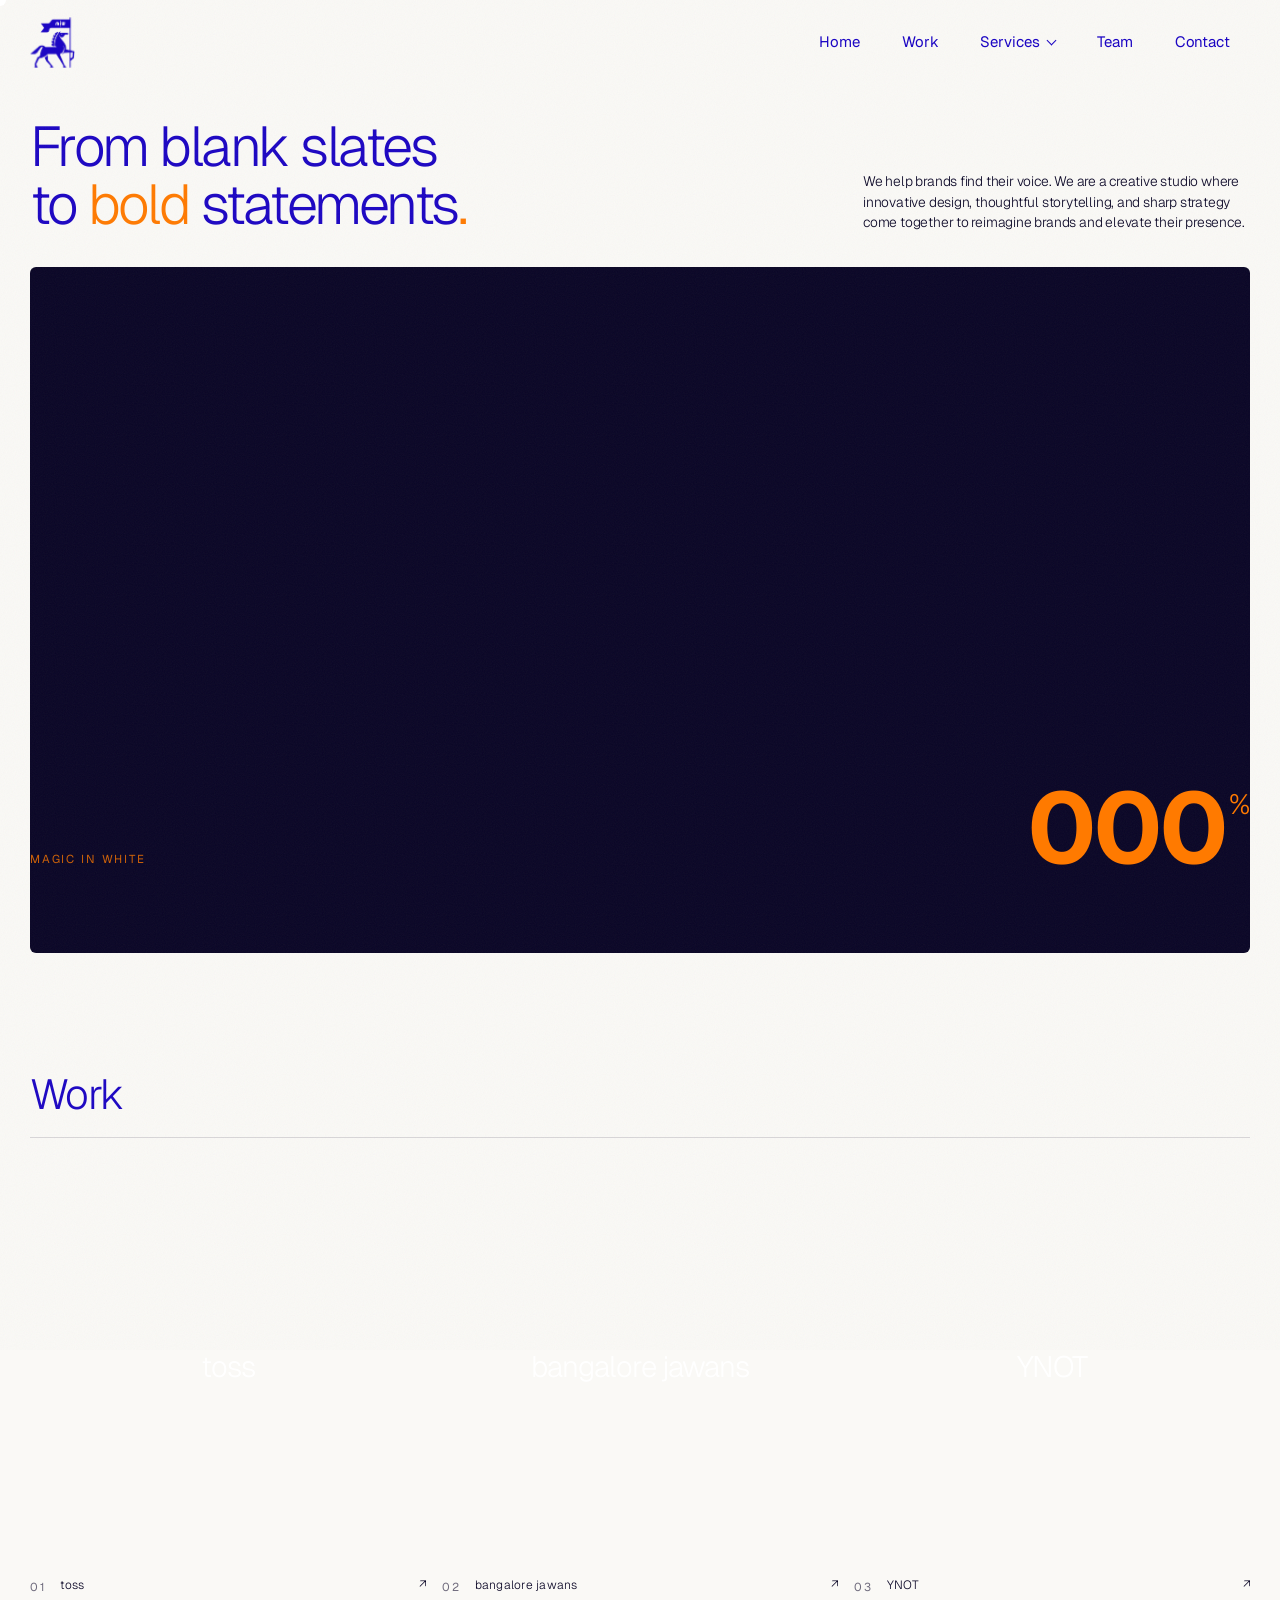
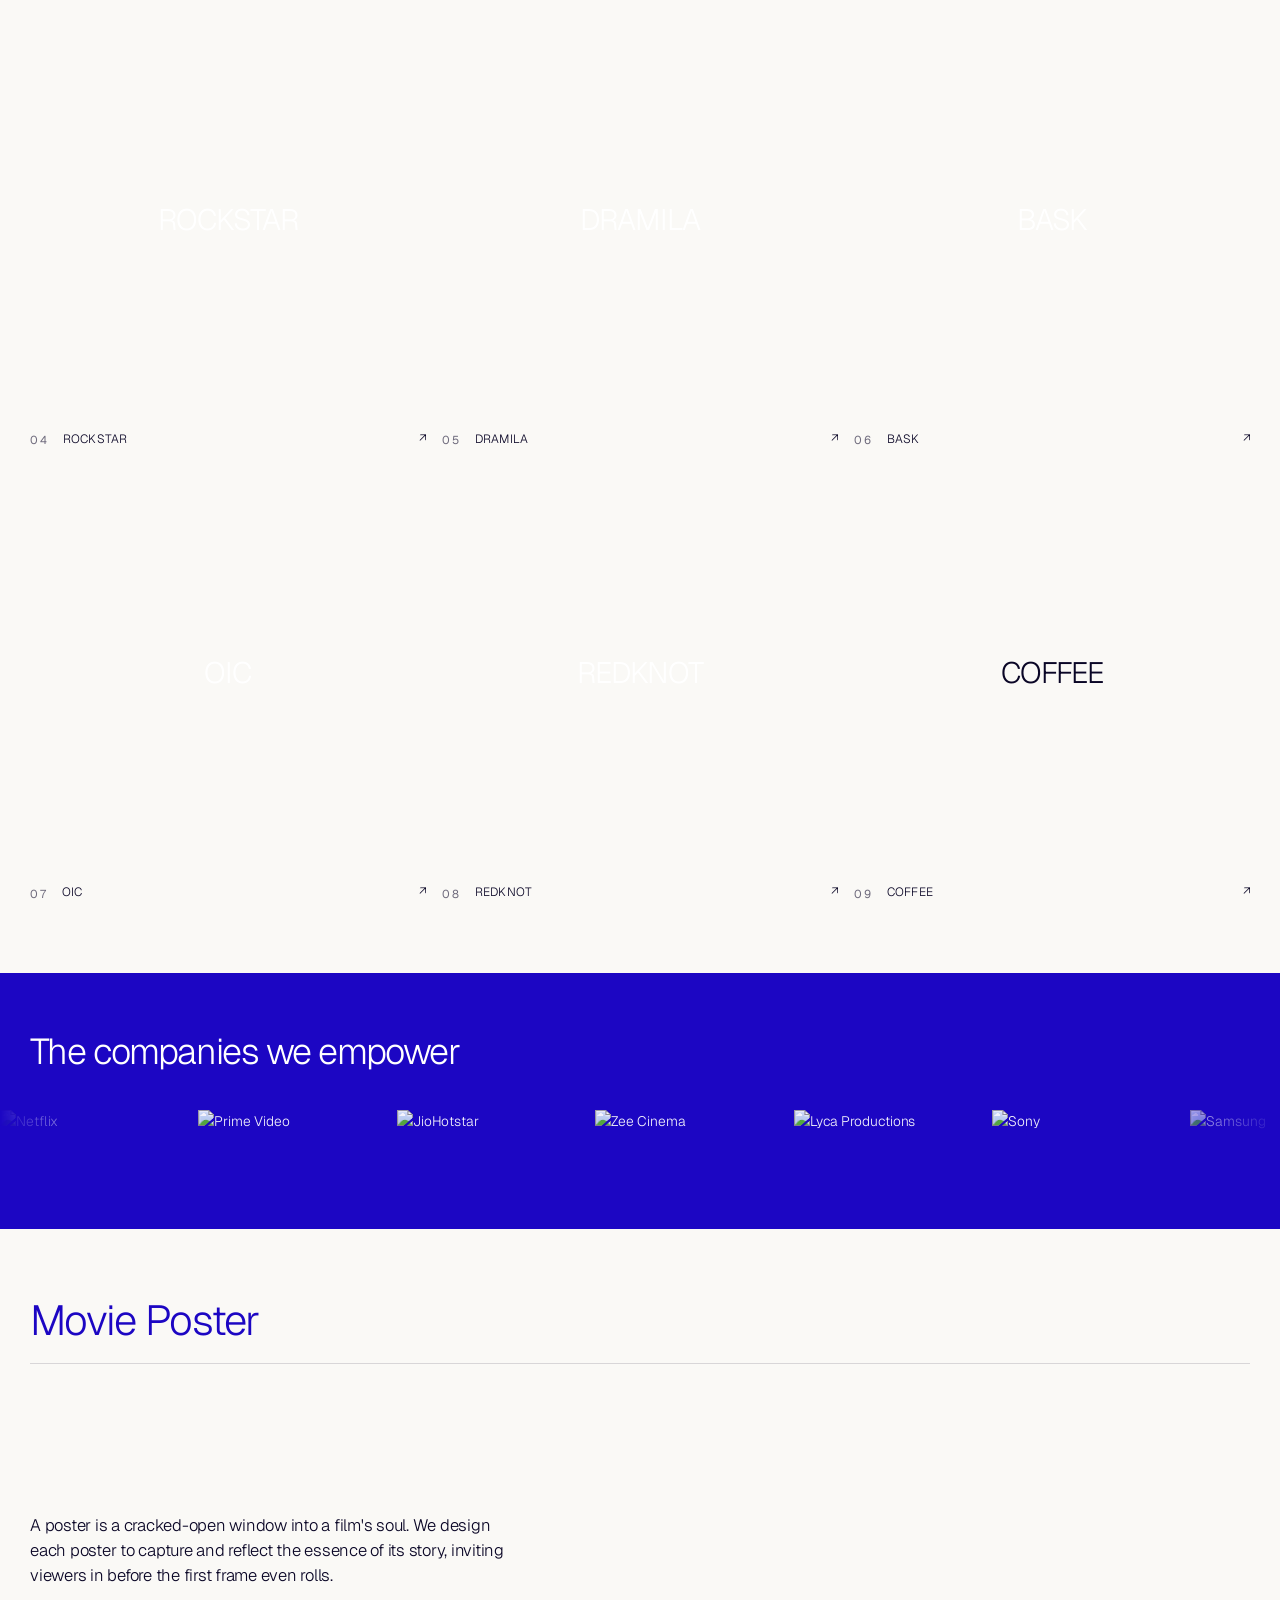
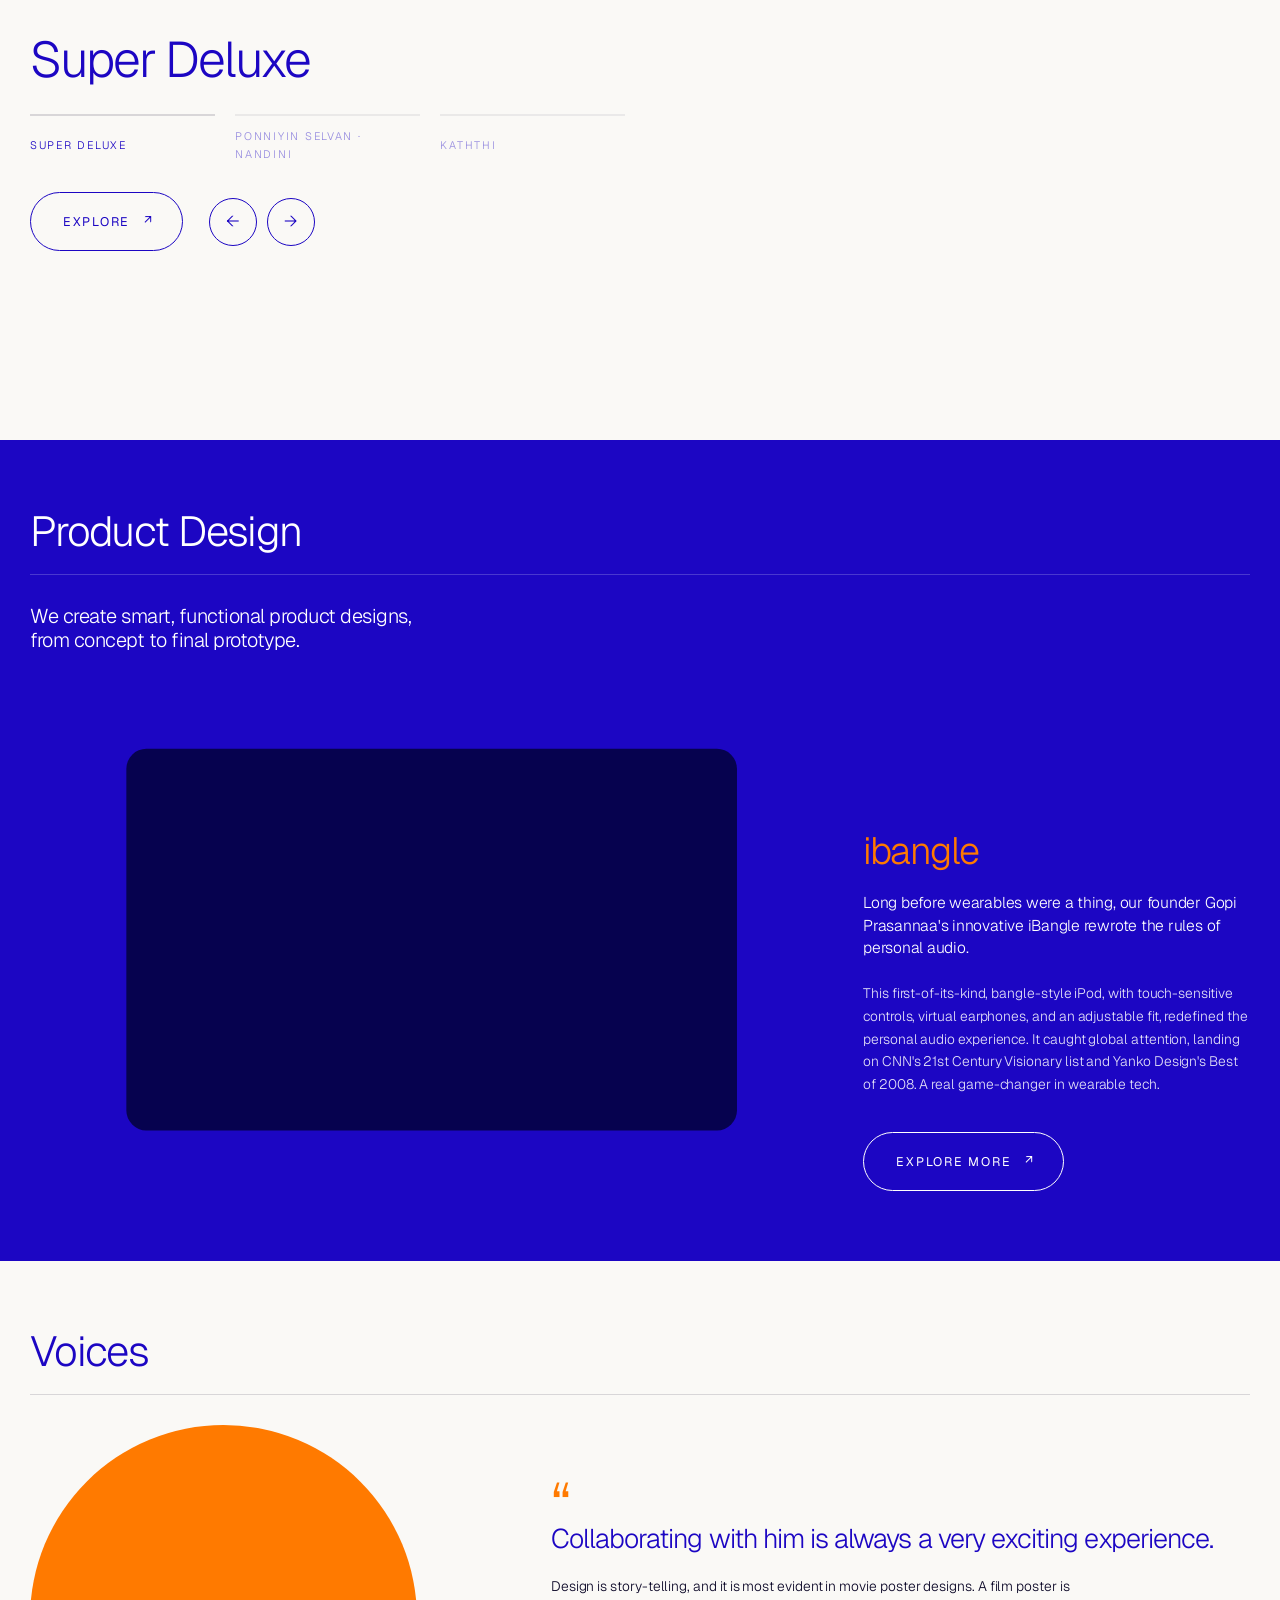
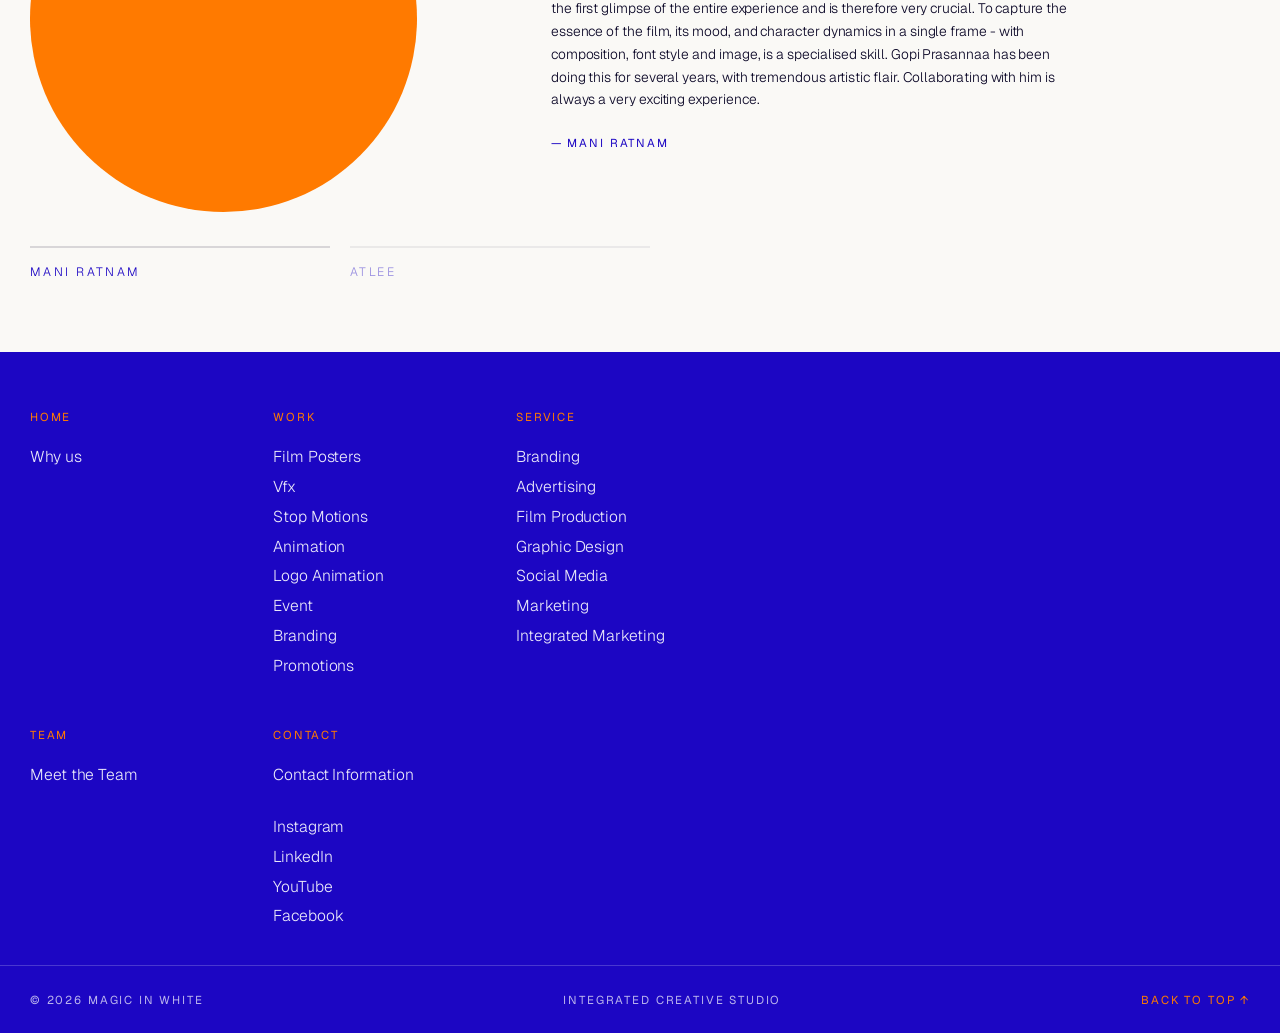
==== commit ee54b59f: "Redesign nav, work, posters and hero; remove lenticular effects - Remove lenticular slat effects; im" ====
--- a/index.html
+++ b/index.html
@@ -35,48 +35,44 @@
 <!-- ░░ HEADER ░░ -->
 <header class="header" id="header">
   <a href="index.html" class="header__logo" aria-label="Magic In White — home" data-cursor="Home"><img src="assets/logo-mark-blue.png" alt="" width="380" height="435"></a>
-  <button class="burger" id="burger" aria-label="Open menu" aria-expanded="false" aria-controls="menu" data-magnetic>
-    <span class="burger__txt"><span data-open>Menu</span><span data-close>Close</span></span>
-    <span class="burger__bars"><i></i><i></i><i></i><i></i></span>
-  </button>
+  <nav class="nav" id="nav" aria-label="Main">
+    <span class="nav__pill" aria-hidden="true"></span>
+    <a class="nav__a" href="index.html" data-page="home">Home</a>
+    <a class="nav__a" href="index.html#work">Work</a>
+    <button class="nav__a nav__btn" id="ddBtn" type="button" aria-expanded="false" aria-controls="mega" aria-haspopup="true">Services<i class="nav__caret"></i></button>
+    <a class="nav__a" href="team.html" data-page="team">Team</a>
+    <a class="nav__a" href="#contact">Contact</a>
+  </nav>
 </header>
 
-<!-- ░░ MENU ░░ -->
-<nav class="menu" id="menu" aria-label="Main" aria-hidden="true">
-  <div class="menu__slats" id="menuSlats"></div>
-  <div class="menu__body">
-    <ol class="menu__links">
-      <li><a href="index.html" data-menu-link><span class="n mono">01</span><span class="t">Home</span></a></li>
-      <li><a href="index.html#work" data-menu-link><span class="n mono">02</span><span class="t">Work</span></a></li>
-      <li><a href="team.html" data-menu-link><span class="n mono">03</span><span class="t">Team</span></a></li>
-      <li><a href="#contact" data-menu-link><span class="n mono">04</span><span class="t">Contact</span></a></li>
-    </ol>
-    <div class="menu__side">
-      <div class="svc-prev" aria-hidden="true"><div class="lenti" id="svcLenti" data-mode="none" data-slats="10" data-a="https://ik.imagekit.io/7yturtsdn0/red_knot_copy_1_f049f8dc0b_dNzNIBZZeq.webp?tr=w-700,q-75" data-b="https://ik.imagekit.io/7yturtsdn0/red_knot_copy_1_f049f8dc0b_dNzNIBZZeq.webp?tr=w-700,q-75"></div></div>
-      <div class="menu__col menu__svc">
-        <h4 class="mono">Services</h4>
-        <ul id="svcList">
-          <li data-img="https://ik.imagekit.io/7yturtsdn0/red_knot_copy_1_f049f8dc0b_dNzNIBZZeq.webp?tr=w-700,q-75"><span class="mono">01</span><span class="svc-t">Branding</span></li>
-          <li data-img="https://ik.imagekit.io/7yturtsdn0/Layer_89_copy_99897d2728_8CgfscrSB.webp?tr=w-700,q-75"><span class="mono">02</span><span class="svc-t">Advertising</span></li>
-          <li data-img="https://ik.imagekit.io/7yturtsdn0/ynot_copy_e926166f46_48GvxwU7G.webp?tr=w-700,q-75"><span class="mono">03</span><span class="svc-t">Film Production</span></li>
-          <li data-img="https://ik.imagekit.io/7yturtsdn0/Layer_108_copy_2_6575e3abcc_CPz3NBTmu.webp?tr=w-700,q-75"><span class="mono">04</span><span class="svc-t">Graphic Design</span></li>
-          <li data-img="https://ik.imagekit.io/7yturtsdn0/Layer_88_copy_2_db21ba2dad_R7cSAjpBY.webp?tr=w-700,q-75"><span class="mono">05</span><span class="svc-t">Social Media</span></li>
-          <li data-img="https://ik.imagekit.io/7yturtsdn0/Layer_91_copy_bbd8490322_1nE9ZG07d.webp?tr=w-700,q-75"><span class="mono">06</span><span class="svc-t">Marketing</span></li>
-          <li data-img="https://ik.imagekit.io/7yturtsdn0/Layer_13_copy_1_121fdf52ea_ClF8plHfz.webp?tr=w-700,q-75"><span class="mono">07</span><span class="svc-t">Integrated Marketing</span></li>
-        </ul>
-      </div>
-      <div class="menu__col menu__follow">
-        <h4 class="mono">Follow</h4>
-        <ul>
-          <li><a href="https://www.instagram.com/magicinwhite" target="_blank" rel="noopener">Instagram</a></li>
-          <li><a href="https://www.linkedin.com/company/magicinwhite" target="_blank" rel="noopener">LinkedIn</a></li>
-          <li><a href="https://www.youtube.com/@magicinwhite" target="_blank" rel="noopener">YouTube</a></li>
-          <li><a href="https://www.facebook.com/themagicinwhite" target="_blank" rel="noopener">Facebook</a></li>
-        </ul>
-      </div>
-    </div>
-  </div>
-</nav>
+<!-- ░░ SERVICES MEGA MENU ░░ -->
+<div class="mega" id="mega" aria-hidden="true">
+  <div class="mega__scrim" id="megaScrim"></div>
+  <div class="mega__panel" id="megaPanel">
+    <div class="mega__in">
+      <ul class="mega__list" id="svcList">
+          <li data-img="https://ik.imagekit.io/7yturtsdn0/red_knot_copy_1_f049f8dc0b_dNzNIBZZeq.webp?tr=w-900,q-78" data-name="Branding"><span class="mono">01</span><span class="mega__t">Branding</span></li>
+          <li data-img="https://ik.imagekit.io/7yturtsdn0/Layer_89_copy_99897d2728_8CgfscrSB.webp?tr=w-900,q-78" data-name="Advertising"><span class="mono">02</span><span class="mega__t">Advertising</span></li>
+          <li data-img="https://ik.imagekit.io/7yturtsdn0/ynot_copy_e926166f46_48GvxwU7G.webp?tr=w-900,q-78" data-name="Film Production"><span class="mono">03</span><span class="mega__t">Film Production</span></li>
+          <li data-img="https://ik.imagekit.io/7yturtsdn0/Layer_108_copy_2_6575e3abcc_CPz3NBTmu.webp?tr=w-900,q-78" data-name="Graphic Design"><span class="mono">04</span><span class="mega__t">Graphic Design</span></li>
+          <li data-img="https://ik.imagekit.io/7yturtsdn0/Layer_88_copy_2_db21ba2dad_R7cSAjpBY.webp?tr=w-900,q-78" data-name="Social Media"><span class="mono">05</span><span class="mega__t">Social Media</span></li>
+          <li data-img="https://ik.imagekit.io/7yturtsdn0/Layer_91_copy_bbd8490322_1nE9ZG07d.webp?tr=w-900,q-78" data-name="Marketing"><span class="mono">06</span><span class="mega__t">Marketing</span></li>
+          <li data-img="https://ik.imagekit.io/7yturtsdn0/Layer_13_copy_1_121fdf52ea_ClF8plHfz.webp?tr=w-900,q-78" data-name="Integrated Marketing"><span class="mono">07</span><span class="mega__t">Integrated Marketing</span></li>
+      </ul>
+      <div class="mega__prev" aria-hidden="true">
+        <div class="pic" id="svcPic" data-mode="none" data-a="https://ik.imagekit.io/7yturtsdn0/red_knot_copy_1_f049f8dc0b_dNzNIBZZeq.webp?tr=w-900,q-78" data-b="https://ik.imagekit.io/7yturtsdn0/red_knot_copy_1_f049f8dc0b_dNzNIBZZeq.webp?tr=w-900,q-78"></div>
+        <p class="mono mega__cap" id="svcCap">Branding</p>
+      </div>
+      <div class="mega__side">
+        <span class="mono">Follow</span>
+        <a href="https://www.instagram.com/magicinwhite" target="_blank" rel="noopener">Instagram</a>
+        <a href="https://www.linkedin.com/company/magicinwhite" target="_blank" rel="noopener">LinkedIn</a>
+        <a href="https://www.youtube.com/@magicinwhite" target="_blank" rel="noopener">YouTube</a>
+        <a href="https://www.facebook.com/themagicinwhite" target="_blank" rel="noopener">Facebook</a>
+      </div>
+    </div>
+  </div>
+</div>
 
 <main id="top">
 
@@ -87,7 +83,7 @@
     <p class="hero__lede" data-reveal>We help brands find their voice. We are a creative studio where innovative design, thoughtful storytelling, and sharp strategy come together to reimagine brands and elevate their presence.</p>
   </div>
   <div class="hero__media wrap">
-    <div class="lenti lenti--hero" id="heroLenti" data-mode="scroll" data-slats="22"
+    <div class="pic pic--hero" id="heroPic" data-mode="none"
          data-a="https://ik.imagekit.io/7yturtsdn0/Vikram_poster_final_copy_3_2048x1152_331748da14_NabSMhF0c.webp?tr=w-1800,q-80"
          data-b="https://ik.imagekit.io/7yturtsdn0/BJ_Banner_copy_2_ede7e10da2_wETqsjz7m.webp?tr=w-1800,q-80"></div>
   </div>
@@ -100,48 +96,48 @@
       <h2 class="sec-head__t" data-split="chars">Work</h2>
     </header>
     <div class="work__grid">
-      <article class="tile t1" data-tile="toss" data-color="#84cc16">
-        <div class="lenti" data-mode="hover" data-slats="14" data-cursor="View" data-a="https://ik.imagekit.io/7yturtsdn0/Layer_13_copy_1_121fdf52ea_ClF8plHfz.webp?tr=w-1400,q-80" data-bcolor="#84cc16"></div>
+      <article class="tile" data-tile="toss" data-color="#84cc16">
+        <div class="pic" data-mode="none" data-cursor="View" data-a="https://ik.imagekit.io/7yturtsdn0/Layer_13_copy_1_121fdf52ea_ClF8plHfz.webp?tr=w-1100,q-78"></div>
         <h3 class="tile__ttl" data-letters>toss</h3>
         <footer class="tile__cap"><span class="mono">01</span><span>toss</span><i class="arr">↗</i></footer>
       </article>
-      <article class="tile t2" data-tile="bangalore jawans" data-color="#b91c1c">
-        <div class="lenti" data-mode="hover" data-slats="12" data-cursor="View" data-a="https://ik.imagekit.io/7yturtsdn0/Layer_88_copy_2_db21ba2dad_R7cSAjpBY.webp?tr=w-1100,q-80" data-bcolor="#b91c1c"></div>
+      <article class="tile" data-tile="bangalore jawans" data-color="#b91c1c">
+        <div class="pic" data-mode="none" data-cursor="View" data-a="https://ik.imagekit.io/7yturtsdn0/Layer_88_copy_2_db21ba2dad_R7cSAjpBY.webp?tr=w-1100,q-78"></div>
         <h3 class="tile__ttl" data-letters>bangalore jawans</h3>
         <footer class="tile__cap"><span class="mono">02</span><span>bangalore jawans</span><i class="arr">↗</i></footer>
       </article>
-      <article class="tile t3" data-tile="YNOT" data-color="#eab308">
-        <div class="lenti" data-mode="hover" data-slats="14" data-cursor="View" data-a="https://ik.imagekit.io/7yturtsdn0/ynot_copy_e926166f46_48GvxwU7G.webp?tr=w-1400,q-80" data-bcolor="#eab308"></div>
+      <article class="tile" data-tile="YNOT" data-color="#eab308">
+        <div class="pic" data-mode="none" data-cursor="View" data-a="https://ik.imagekit.io/7yturtsdn0/ynot_copy_e926166f46_48GvxwU7G.webp?tr=w-1100,q-78"></div>
         <h3 class="tile__ttl" data-letters>YNOT</h3>
         <footer class="tile__cap"><span class="mono">03</span><span>YNOT</span><i class="arr">↗</i></footer>
       </article>
-      <article class="tile t4" data-tile="ROCKSTAR" data-color="#1e3a8a">
-        <div class="lenti" data-mode="hover" data-slats="12" data-cursor="View" data-a="https://ik.imagekit.io/7yturtsdn0/Layer_108_copy_2_6575e3abcc_CPz3NBTmu.webp?tr=w-1100,q-80" data-bcolor="#1e3a8a"></div>
+      <article class="tile" data-tile="ROCKSTAR" data-color="#1e3a8a">
+        <div class="pic" data-mode="none" data-cursor="View" data-a="https://ik.imagekit.io/7yturtsdn0/Layer_108_copy_2_6575e3abcc_CPz3NBTmu.webp?tr=w-1100,q-78"></div>
         <h3 class="tile__ttl" data-letters>ROCKSTAR</h3>
         <footer class="tile__cap"><span class="mono">04</span><span>ROCKSTAR</span><i class="arr">↗</i></footer>
       </article>
-      <article class="tile t5" data-tile="DRAMILA" data-color="#15803d">
-        <div class="lenti" data-mode="hover" data-slats="12" data-cursor="View" data-a="https://ik.imagekit.io/7yturtsdn0/Layer_22_copy_e46b73e00c_HKcpCjRxH.webp?tr=w-1000,q-80" data-bcolor="#15803d"></div>
+      <article class="tile" data-tile="DRAMILA" data-color="#15803d">
+        <div class="pic" data-mode="none" data-cursor="View" data-a="https://ik.imagekit.io/7yturtsdn0/Layer_22_copy_e46b73e00c_HKcpCjRxH.webp?tr=w-1100,q-78"></div>
         <h3 class="tile__ttl" data-letters>DRAMILA</h3>
         <footer class="tile__cap"><span class="mono">05</span><span>DRAMILA</span><i class="arr">↗</i></footer>
       </article>
-      <article class="tile t6" data-tile="BASK" data-color="#eab308">
-        <div class="lenti" data-mode="hover" data-slats="14" data-cursor="View" data-a="https://ik.imagekit.io/7yturtsdn0/Layer_91_copy_bbd8490322_1nE9ZG07d.webp?tr=w-1400,q-80" data-bcolor="#eab308"></div>
+      <article class="tile" data-tile="BASK" data-color="#eab308">
+        <div class="pic" data-mode="none" data-cursor="View" data-a="https://ik.imagekit.io/7yturtsdn0/Layer_91_copy_bbd8490322_1nE9ZG07d.webp?tr=w-1100,q-78"></div>
         <h3 class="tile__ttl" data-letters>BASK</h3>
         <footer class="tile__cap"><span class="mono">06</span><span>BASK</span><i class="arr">↗</i></footer>
       </article>
-      <article class="tile t7" data-tile="OIC" data-color="#ec4899">
-        <div class="lenti" data-mode="hover" data-slats="14" data-cursor="View" data-a="https://ik.imagekit.io/7yturtsdn0/Layer_89_copy_99897d2728_8CgfscrSB.webp?tr=w-1400,q-80" data-bcolor="#ec4899"></div>
+      <article class="tile" data-tile="OIC" data-color="#ec4899">
+        <div class="pic" data-mode="none" data-cursor="View" data-a="https://ik.imagekit.io/7yturtsdn0/Layer_89_copy_99897d2728_8CgfscrSB.webp?tr=w-1100,q-78"></div>
         <h3 class="tile__ttl" data-letters>OIC</h3>
         <footer class="tile__cap"><span class="mono">07</span><span>OIC</span><i class="arr">↗</i></footer>
       </article>
-      <article class="tile t8" data-tile="REDKNOT" data-color="#b91c1c">
-        <div class="lenti" data-mode="hover" data-slats="12" data-cursor="View" data-a="https://ik.imagekit.io/7yturtsdn0/red_knot_copy_1_f049f8dc0b_dNzNIBZZeq.webp?tr=w-1200,q-80" data-bcolor="#b91c1c"></div>
+      <article class="tile" data-tile="REDKNOT" data-color="#b91c1c">
+        <div class="pic" data-mode="none" data-cursor="View" data-a="https://ik.imagekit.io/7yturtsdn0/red_knot_copy_1_f049f8dc0b_dNzNIBZZeq.webp?tr=w-1100,q-78"></div>
         <h3 class="tile__ttl" data-letters>REDKNOT</h3>
         <footer class="tile__cap"><span class="mono">08</span><span>REDKNOT</span><i class="arr">↗</i></footer>
       </article>
-      <article class="tile t9" data-tile="COFFEE" data-color="#e5e7eb">
-        <div class="lenti" data-mode="hover" data-slats="18" data-cursor="View" data-a="https://ik.imagekit.io/7yturtsdn0/Layer_113_copy_7f0bae037f_J30YsjvEb.webp?tr=w-1800,q-80" data-bcolor="#e5e7eb"></div>
+      <article class="tile" data-tile="COFFEE" data-color="#e5e7eb">
+        <div class="pic" data-mode="none" data-cursor="View" data-a="https://ik.imagekit.io/7yturtsdn0/Layer_113_copy_7f0bae037f_J30YsjvEb.webp?tr=w-1100,q-78"></div>
         <h3 class="tile__ttl tile__ttl--dark" data-letters>COFFEE</h3>
         <footer class="tile__cap"><span class="mono">09</span><span>COFFEE</span><i class="arr">↗</i></footer>
       </article>
@@ -178,29 +174,38 @@
     <header class="sec-head">
       <h2 class="sec-head__t" data-split="chars">Movie Poster</h2>
     </header>
-    <div class="posters__intro">
-      <p data-reveal>A poster is a cracked-open window into a film's soul. We design each poster to capture and reflect the essence of its story, inviting viewers in before the first frame even rolls.</p>
-      <a href="#" class="btn" data-magnetic data-cursor=""><span class="btn__bg"></span><span class="btn__t" data-text="Explore">Explore</span><i class="arr">↗</i></a>
-    </div>
-    <div class="posters__row">
-      <figure class="poster p1">
-        <div class="lenti" data-mode="pointer" data-slats="16" data-cursor="Turn" data-bcolor="#F1EFE9"
-             data-a="https://ik.imagekit.io/7yturtsdn0/SD_10_3a1f2323a6_ou-oHff8m.jpg?tr=w-900,q-82"
-             data-b="https://ik.imagekit.io/7yturtsdn0/SD_09_aac7e07bc7_E2CzD54on.png?tr=w-900"></div>
-        <figcaption class="mono"><span>Super Deluxe</span><span>01 / 03</span></figcaption>
-      </figure>
-      <figure class="poster p2">
-        <div class="lenti" data-mode="pointer" data-slats="16" data-cursor="Turn" data-bcolor="#F1EFE9"
-             data-a="https://ik.imagekit.io/7yturtsdn0/PS_Nandini_01png_d9ed0f1dd0_-tDHUQN5z.jpg?tr=w-900,q-82"
-             data-b="https://ik.imagekit.io/7yturtsdn0/PS_Nandini_02_c35b30e356_iAwkeZxaO.png?tr=w-900"></div>
-        <figcaption class="mono"><span>Ponniyin Selvan · Nandini</span><span>02 / 03</span></figcaption>
-      </figure>
-      <figure class="poster p3">
-        <div class="lenti" data-mode="pointer" data-slats="16" data-cursor="Turn" data-bcolor="#F1EFE9"
-             data-a="https://ik.imagekit.io/7yturtsdn0/Kaththi_01_02e9f4bf2a_qXvmb8sFE.jpg?tr=w-900,q-82"
-             data-b="https://ik.imagekit.io/7yturtsdn0/Kaththi_02_44b7828fce_MBIbTTe-2.png?tr=w-900"></div>
-        <figcaption class="mono"><span>Kaththi</span><span>03 / 03</span></figcaption>
-      </figure>
+    <div class="pcar" id="pcar">
+      <div class="pcar__txt">
+        <p class="pcar__intro" data-reveal>A poster is a cracked-open window into a film's soul. We design each poster to capture and reflect the essence of its story, inviting viewers in before the first frame even rolls.</p>
+        <div class="pcar__names" id="pNames">
+        <h3 class="pcar__n is-active">Super Deluxe</h3>
+        <h3 class="pcar__n">Ponniyin Selvan · Nandini</h3>
+        <h3 class="pcar__n">Kaththi</h3>
+        </div>
+        <div class="ptabs" id="pTabs" role="tablist" aria-label="Movie posters">
+        <button class="ptab is-active" role="tab" aria-selected="true"><span class="ptab__bar"><i></i></span><span class="ptab__name">Super Deluxe</span></button>
+        <button class="ptab" role="tab" aria-selected="false"><span class="ptab__bar"><i></i></span><span class="ptab__name">Ponniyin Selvan · Nandini</span></button>
+        <button class="ptab" role="tab" aria-selected="false"><span class="ptab__bar"><i></i></span><span class="ptab__name">Kaththi</span></button>
+        </div>
+        <div class="pcar__ctl">
+          <a href="#" class="btn" data-magnetic><span class="btn__bg"></span><span class="btn__t">Explore</span><i class="arr">↗</i></a>
+          <div class="pcar__arrows">
+            <button class="pbtn" id="pPrev" aria-label="Previous poster" data-magnetic><span>←</span></button>
+            <button class="pbtn" id="pNext" aria-label="Next poster" data-magnetic><span>→</span></button>
+          </div>
+        </div>
+      </div>
+      <div class="pcar__stage" id="pStage" data-cursor="View">
+        <figure class="pslide is-active" aria-label="Super Deluxe">
+          <div class="pic" data-mode="pointer" data-a="https://ik.imagekit.io/7yturtsdn0/SD_10_3a1f2323a6_ou-oHff8m.jpg?tr=w-900,q-82" data-b="https://ik.imagekit.io/7yturtsdn0/SD_09_aac7e07bc7_E2CzD54on.png?tr=w-900"></div>
+        </figure>
+        <figure class="pslide" aria-label="Ponniyin Selvan · Nandini">
+          <div class="pic" data-mode="pointer" data-a="https://ik.imagekit.io/7yturtsdn0/PS_Nandini_01png_d9ed0f1dd0_-tDHUQN5z.jpg?tr=w-900,q-82" data-b="https://ik.imagekit.io/7yturtsdn0/PS_Nandini_02_c35b30e356_iAwkeZxaO.png?tr=w-900"></div>
+        </figure>
+        <figure class="pslide" aria-label="Kaththi">
+          <div class="pic" data-mode="pointer" data-a="https://ik.imagekit.io/7yturtsdn0/Kaththi_01_02e9f4bf2a_qXvmb8sFE.jpg?tr=w-900,q-82" data-b="https://ik.imagekit.io/7yturtsdn0/Kaththi_02_44b7828fce_MBIbTTe-2.png?tr=w-900"></div>
+        </figure>
+      </div>
     </div>
   </div>
 </section>
@@ -238,7 +243,7 @@
 
     <div class="voices__stage" id="vStage" data-cursor="Drag">
       <article class="quote is-active">
-        <div class="quote__pic"><div class="lenti" data-mode="hover" data-slats="12" data-a="https://ik.imagekit.io/7yturtsdn0/MR_1_58208c8489_nk_dFK14U.webp?tr=w-1000,q-80" data-bcolor="#FF7A00"></div></div>
+        <div class="quote__pic"><div class="pic" data-mode="hover" data-a="https://ik.imagekit.io/7yturtsdn0/MR_1_58208c8489_nk_dFK14U.webp?tr=w-1000,q-80"></div></div>
         <div class="quote__body">
           <span class="quote__mark" aria-hidden="true">“</span>
           <h3 class="quote__h">Collaborating with him is always a very exciting experience.</h3>
@@ -247,7 +252,7 @@
         </div>
       </article>
       <article class="quote">
-        <div class="quote__pic"><div class="lenti" data-mode="hover" data-slats="12" data-a="https://ik.imagekit.io/7yturtsdn0/attila_1bad1a47ce_BcoUz3-Og.png?tr=w-1000,q-80" data-bcolor="#FF7A00"></div></div>
+        <div class="quote__pic"><div class="pic" data-mode="hover" data-a="https://ik.imagekit.io/7yturtsdn0/attila_1bad1a47ce_BcoUz3-Og.png?tr=w-1000,q-80"></div></div>
         <div class="quote__body">
           <span class="quote__mark" aria-hidden="true">“</span>
           <h3 class="quote__h">Gopi prasannaa's work doesn't just speak, it resonates.</h3>
--- a/css/style.css
+++ b/css/style.css
@@ -16,7 +16,7 @@
   --f-body:'Geist',system-ui,sans-serif;
   --f-mono:'Geist',system-ui,sans-serif;
 
-  --gut:clamp(20px,3vw,52px);
+  --gut:clamp(15.6px,2.34vw,40.56px);
   --ease:cubic-bezier(.22,1,.36,1);
   --ease-io:cubic-bezier(.76,0,.24,1);
 
@@ -29,7 +29,7 @@
 .lenis.lenis-stopped{overflow:hidden}
 body{
   background:var(--paper);color:var(--ink);
-  font-family:var(--f-body);font-weight:300;font-size:clamp(15px,1.05vw,17px);line-height:1.65;letter-spacing:-.005em;
+  font-family:var(--f-body);font-weight:300;font-size:clamp(13.8px,0.97vw,15.64px);line-height:1.65;letter-spacing:-.005em;
   -webkit-font-smoothing:antialiased;overflow-x:hidden;
 }
 body.is-loading{overflow:hidden;height:100vh}
@@ -41,8 +41,8 @@
 ul,ol{list-style:none}
 ::selection{background:var(--orange);color:var(--ink)}
 .mono{font-family:var(--f-mono);font-size:.72rem;letter-spacing:.16em;text-transform:uppercase;font-weight:400}
-.wrap{width:100%;max-width:1840px;margin-inline:auto;padding-inline:var(--gut)}
-.section{padding-block:clamp(56px,7vw,110px)}
+.wrap{width:100%;max-width:1400px;margin-inline:auto;padding-inline:var(--gut)}
+.section{padding-block:clamp(43.68px,5.46vw,85.8px)}
 .arr{font-style:normal;display:inline-block;transition:transform .5s var(--ease)}
 
 /* split-text helpers */
@@ -57,31 +57,24 @@
   animation:grain 1.2s steps(6) infinite}
 @keyframes grain{0%{transform:translate(0,0)}20%{transform:translate(-3%,2%)}40%{transform:translate(2%,-3%)}60%{transform:translate(-2%,-1%)}80%{transform:translate(3%,3%)}100%{transform:translate(0,0)}}
 
-/* ══════════ LENTICULAR ══════════ */
-.lenti{position:relative;width:100%;height:100%;perspective:1500px;perspective-origin:50% 50%;
-  --w:0px;--sw:0px;touch-action:pan-y}
-.lenti__s{position:absolute;top:0;bottom:0;left:calc(var(--i) * var(--sw));width:calc(var(--sw) + 1px);
-  transform-style:preserve-3d;will-change:transform}
-.lenti__f,.lenti__b{position:absolute;inset:0;overflow:hidden;backface-visibility:hidden;-webkit-backface-visibility:hidden;background-color:var(--bc,transparent)}
-.lenti__b{transform:rotateY(180deg)}
-.lenti__f::after,.lenti__b::after{content:"";position:absolute;inset:0;background:#000;opacity:var(--sh,0);pointer-events:none}
-.lenti__b::after{background:#fff;opacity:var(--sh2,0)}
-.lenti__f img,.lenti__b img{position:absolute;top:0;height:100%;width:var(--w);left:calc(var(--i) * var(--sw) * -1);
-  object-fit:cover;max-width:none;user-select:none;-webkit-user-drag:none}
-.lenti--contain .lenti__f img,.lenti--contain .lenti__b img{object-fit:contain}
+/* ══════════ PICTURES ══════════ */
+.pic{position:relative;width:100%;height:100%;overflow:hidden;will-change:clip-path}
+.pic__z{position:absolute;inset:0;will-change:transform}
+.pic img{position:absolute;inset:0;width:100%;height:100%;object-fit:cover;object-position:var(--pos,50% 50%);max-width:none;user-select:none;-webkit-user-drag:none;will-change:transform}
+.pic__b{opacity:0}
 
 /* ══════════ PRELOADER ══════════ */
 .preloader{position:fixed;inset:0;z-index:200;color:var(--orange);overflow:hidden;pointer-events:all}
 .pl-slats{position:absolute;inset:0;display:flex;perspective:1800px}
 .pl-slats i{flex:1;background:var(--blue);position:relative;will-change:transform;transform-origin:50% 50%;backface-visibility:hidden}
 .pl-slats i::after{content:"";position:absolute;inset:0;background:var(--orange);transform:scaleY(0);transform-origin:50% 100%}
-.pl-inner{position:absolute;inset:0;display:grid;place-items:center;align-content:center;gap:clamp(18px,3vh,32px);z-index:2}
+.pl-inner{position:absolute;inset:0;display:grid;place-items:center;align-content:center;gap:clamp(16.2px,2.7vh,28.8px);z-index:2}
 .pl-logo{width:min(54vw,300px);aspect-ratio:583/895;clip-path:inset(100% 0 0 0);position:relative}
 .pl-logo img{width:100%;height:100%;object-fit:contain}
 .pl-lines{width:min(54vw,300px);display:grid;gap:5px}
 .pl-lines i{display:block;height:2px;background:var(--orange);transform:scaleX(0);transform-origin:0 50%}
-.pl-foot{position:absolute;left:var(--gut);right:var(--gut);bottom:clamp(18px,4vh,40px);display:flex;justify-content:space-between;align-items:flex-end;z-index:2}
-.pl-count{font-family:var(--f-display);font-weight:300;font-size:clamp(56px,10vw,160px);line-height:.8;letter-spacing:-.04em;display:flex;align-items:flex-start}
+.pl-foot{position:absolute;left:var(--gut);right:var(--gut);bottom:clamp(16.2px,3.6vh,36px);display:flex;justify-content:space-between;align-items:flex-end;z-index:2}
+.pl-count{font-family:var(--f-display);font-weight:300;font-size:clamp(43.68px,7.8vw,124.8px);line-height:.8;letter-spacing:-.04em;display:flex;align-items:flex-start}
 .pl-count em{font-style:normal;font-size:.28em;margin:.2em 0 0 .15em;letter-spacing:0}
 .pl-foot .mono{opacity:.8}
 
@@ -101,125 +94,134 @@
 
 /* ══════════ HEADER ══════════ */
 .header{position:fixed;left:0;right:0;top:0;z-index:100;display:flex;justify-content:space-between;align-items:center;
-  padding:clamp(14px,2vw,26px) var(--gut);color:var(--hdr);transition:color .5s var(--ease),transform .7s var(--ease)}
+  padding:clamp(12px,1.3vw,20px) var(--gut);color:var(--hdr);transition:color .5s var(--ease),transform .7s var(--ease)}
 .header::before{content:"";position:absolute;inset:0;z-index:-1;background:rgba(250,249,246,.84);-webkit-backdrop-filter:blur(14px);backdrop-filter:blur(14px);opacity:0;transition:opacity .5s,background-color .5s}
 .header.is-stuck::before{opacity:1}
 .header[data-theme="dark"]{color:#fff}
 .header[data-theme="dark"]::before{background:rgba(28,6,195,.84)}
-.header.menu-open::before{opacity:0!important}
 .header.is-hidden{transform:translateY(-110%)}
-.header__logo{display:block;height:clamp(36px,3.4vw,50px);position:relative;transition:transform .6s var(--ease)}
+.header__logo{display:block;height:clamp(44px,4vw,60px);position:relative;transition:transform .6s var(--ease)}
 .header__logo img{height:100%;width:auto;transition:filter .5s}
 .header__logo:hover{transform:translateY(-3px) rotate(-4deg)}
-.header[data-theme="dark"] .header__logo img,.header.menu-open .header__logo img{filter:brightness(0) invert(1)}
-.header.menu-open .header__logo img{filter:none;content:url("../assets/logo-mark-orange.png")}
-.burger{display:flex;align-items:center;gap:14px;padding:10px 6px;font-family:var(--f-mono);font-size:.75rem;letter-spacing:.14em;text-transform:uppercase;position:relative}
-.burger__txt{position:relative;display:block;height:1.2em;overflow:hidden;min-width:4.6em;text-align:right}
-.burger__txt span{display:block;transition:transform .6s var(--ease)}
-.burger__txt [data-close]{position:absolute;right:0;top:0;transform:translateY(110%)}
-.burger[aria-expanded="true"] .burger__txt [data-open]{transform:translateY(-110%)}
-.burger[aria-expanded="true"] .burger__txt [data-close]{transform:translateY(0)}
-.burger__bars{display:grid;gap:4px;width:30px}
-.burger__bars i{display:block;height:2px;background:currentColor;transform-origin:100% 50%;transition:transform .6s var(--ease),width .6s var(--ease)}
-.burger__bars i:nth-child(2){width:80%;margin-left:auto}
-.burger__bars i:nth-child(3){width:60%;margin-left:auto}
-.burger__bars i:nth-child(4){width:40%;margin-left:auto}
-.burger:hover .burger__bars i{width:100%}
-.burger:hover .burger__bars i:nth-child(odd){transform:scaleX(.6)}
-.header.menu-open,.header.menu-open[data-theme]{color:var(--orange)}
-
-/* ══════════ MENU ══════════ */
-.menu{position:fixed;inset:0;z-index:95;visibility:hidden;color:#fff}
-.menu.is-open{visibility:visible}
-.menu__slats{position:absolute;inset:0;display:flex}
-.menu__slats i{flex:1;background:var(--blue);transform:scaleY(0);transform-origin:50% 100%;margin-right:-1px;will-change:transform}
-.menu__body{position:relative;height:100%;display:grid;grid-template-columns:1.6fr 1fr;gap:var(--gut);padding:clamp(100px,14vh,150px) var(--gut) var(--gut);align-items:end}
-.menu__links{counter-reset:m;align-self:center}
-.menu__links li{overflow:hidden}
-.menu__links a{display:flex;align-items:baseline;gap:clamp(12px,2vw,32px);font-family:var(--f-display);font-weight:300;font-size:clamp(36px,6.2vw,100px);line-height:1.08;letter-spacing:-.04em;transition:opacity .4s,transform .6s var(--ease);will-change:transform}
-.menu__links .n{font-size:.75rem;color:var(--orange);letter-spacing:.12em;transform:translateY(-.8em)}
-.menu__links:hover a{opacity:.25}
-.menu__links a:hover{opacity:1;transform:translateX(clamp(8px,1.6vw,28px));color:var(--orange)}
-.menu__side{display:grid;grid-template-columns:1.5fr 1fr;gap:clamp(18px,2.4vh,30px) var(--gut);align-self:end;align-content:end}
-.svc-prev{grid-column:1/-1;height:clamp(120px,24vh,260px);border-radius:4px;overflow:hidden;background:rgba(255,255,255,.06)}
-.svc-prev .lenti{height:100%}
-.menu__svc li{display:flex;gap:14px;align-items:baseline;padding:5px 0;cursor:pointer;font-size:clamp(16px,1.4vw,22px);font-weight:300;letter-spacing:-.02em;opacity:.7;transition:opacity .3s,transform .5s var(--ease),color .3s}
-.menu__svc li .mono{font-size:.62rem;color:var(--orange);letter-spacing:.14em}
-.menu__svc li:hover{opacity:1;color:var(--orange);transform:translateX(10px)}
-.menu__col h4{color:var(--orange);margin-bottom:12px}
-.menu__col li{padding:3px 0;opacity:.85;font-size:1rem;font-weight:300}
-.menu__col a{display:inline-block;background:linear-gradient(currentColor,currentColor) 0 100%/0 1px no-repeat;transition:background-size .5s var(--ease)}
-.menu__col a:hover{background-size:100% 1px}
-@media (max-width:900px){
-  .menu__body{grid-template-columns:1fr;align-items:start;overflow:auto}
-  .menu__side{align-self:start;grid-template-columns:1fr 1fr}
-  .svc-prev{display:none}
+.header[data-theme="dark"] .header__logo img{filter:brightness(0) invert(1)}
+/* ══════════ NAV ══════════ */
+.nav{position:relative;display:flex;align-items:center;gap:2px}
+.nav__pill{position:absolute;left:0;top:0;width:0;height:0;border-radius:999px;background:currentColor;opacity:0;pointer-events:none;z-index:0}
+.nav__a{position:relative;z-index:1;display:inline-flex;align-items:center;gap:8px;padding:11px 20px;border-radius:999px;font-family:var(--f-display);font-size:clamp(15px,1.12vw,18px);letter-spacing:-.005em;font-weight:400;color:inherit}
+.nav__a[aria-current="page"]::before{content:"";width:6px;height:6px;border-radius:50%;background:var(--orange)}
+.nav__caret{display:block;width:7px;height:7px;border-right:1.5px solid currentColor;border-bottom:1.5px solid currentColor;transform:translateY(-2px) rotate(45deg);transition:transform .45s var(--ease)}
+.nav__btn[aria-expanded="true"] .nav__caret{transform:translateY(1px) rotate(225deg)}
+.header.has-mega{color:#fff}
+.header.has-mega::before{opacity:0!important}
+.header.has-mega .header__logo img{filter:brightness(0) invert(1)}
+
+/* mega menu */
+.mega{position:fixed;inset:0;z-index:99;visibility:hidden;pointer-events:none}
+.mega.is-open{visibility:visible;pointer-events:auto}
+.mega__scrim{position:absolute;inset:0;background:rgba(10,6,38,.45);opacity:0}
+.mega__panel{position:relative;background:var(--blue);color:#fff;padding:clamp(104px,10.5vw,140px) var(--gut) clamp(30px,3.4vw,54px);clip-path:inset(0 0 100% 0)}
+.mega__in{max-width:1400px;margin-inline:auto;display:grid;grid-template-columns:repeat(12,1fr);column-gap:var(--gut);row-gap:28px;align-items:start}
+.mega__list{grid-column:1/8;grid-row:1/3}
+.mega__list li{display:flex;align-items:baseline;gap:20px;padding:.08em 0;font-size:clamp(28px,3.7vw,58px);font-weight:300;letter-spacing:-.04em;line-height:1.14;color:#fff;cursor:default;transition:color .35s,transform .6s var(--ease)}
+.mega__list li .mono{font-size:.62rem;color:var(--orange);letter-spacing:.14em;transform:translateY(-.9em)}
+.mega__list:hover li{color:rgba(255,255,255,.3)}
+.mega__list:hover li:hover{color:#fff;transform:translateX(14px)}
+.mega__prev{grid-column:8/13;grid-row:1;display:grid;gap:12px}
+.mega__prev .pic{aspect-ratio:4/3;border-radius:8px;height:auto;background:rgba(255,255,255,.07)}
+.mega__cap{color:var(--orange)}
+.mega__side{grid-column:8/13;grid-row:2;display:flex;flex-wrap:wrap;align-items:center;gap:8px 26px;font-size:1rem}
+.mega__side .mono{color:rgba(255,255,255,.55);width:100%}
+.mega__side a{background:linear-gradient(currentColor,currentColor) 0 100%/0 1px no-repeat;transition:background-size .5s var(--ease),color .3s}
+.mega__side a:hover{background-size:100% 1px;color:var(--orange)}
+@media (max-width:820px){
+  .nav__a{padding:9px 10px;font-size:13px;gap:5px}
+  .nav__a[aria-current="page"]::before{width:5px;height:5px}
+  .header{gap:6px}
+  .mega__panel{padding-top:92px}
+  .mega__list{grid-column:1/-1;grid-row:auto}
+  .mega__prev{display:none}
+  .mega__side{grid-column:1/-1;grid-row:auto}
+  .mega__list li{font-size:clamp(26px,8vw,40px)}
 }
 
 /* ══════════ HERO ══════════ */
-.hero{padding-top:clamp(88px,13vh,140px);padding-bottom:clamp(40px,5vw,80px);position:relative}
-.hero__grid{display:grid;grid-template-columns:repeat(12,1fr);column-gap:var(--gut);row-gap:clamp(20px,2.6vw,40px)}
+.hero{overflow-x:clip;padding-top:clamp(104px,13vh,136px);padding-bottom:clamp(31.2px,3.9vw,62.4px);position:relative}
+.hero__grid{display:grid;grid-template-columns:repeat(12,1fr);column-gap:var(--gut);row-gap:clamp(15.6px,2.03vw,31.2px)}
 .hero__title{grid-column:1/9;font-family:var(--f-display);font-weight:300;color:var(--blue);
-  font-size:clamp(34px,5.6vw,98px);line-height:1.04;letter-spacing:-.045em;text-wrap:balance}
+  font-size:clamp(26.52px,4.37vw,76.44px);line-height:1.04;letter-spacing:-.045em;text-wrap:balance}
 .hero__title em{font-style:normal;color:var(--orange)}
 .hero__title .dot{color:var(--orange)}
-.hero__lede{grid-column:9/13;align-self:end;font-family:var(--f-display);font-size:clamp(15px,1.15vw,19px);font-weight:300;line-height:1.5;letter-spacing:-.015em;max-width:34em;color:var(--ink)}
-.hero__media{margin-top:clamp(28px,3.4vw,56px)}
-.lenti--hero{aspect-ratio:16/9;border-radius:6px;background:var(--ink)}
+.hero__lede{grid-column:9/13;align-self:end;font-family:var(--f-display);font-size:clamp(13.8px,1.06vw,17.48px);font-weight:300;line-height:1.5;letter-spacing:-.015em;max-width:34em;color:var(--ink)}
+.hero__media{will-change:transform;margin-top:clamp(21.84px,2.65vw,43.68px)}
+.pic--hero{aspect-ratio:16/9;border-radius:6px;background:var(--ink)}
 @media (max-width:820px){
   .hero__title,.hero__lede{grid-column:1/-1}
-  .lenti--hero{aspect-ratio:16/9}
+  .pic--hero{aspect-ratio:16/9}
 }
 
 /* ══════════ SECTION HEAD ══════════ */
-.sec-head{padding-bottom:clamp(18px,2.2vw,34px);margin-bottom:clamp(24px,3vw,48px);border-bottom:1px solid var(--line)}
-.sec-head__t{font-family:var(--f-display);font-weight:300;font-size:clamp(30px,4.2vw,72px);letter-spacing:-.04em;line-height:1;color:var(--blue)}
+.sec-head{padding-bottom:clamp(14.04px,1.72vw,26.52px);margin-bottom:clamp(18.72px,2.34vw,37.44px);border-bottom:1px solid var(--line)}
+.sec-head__t{font-family:var(--f-display);font-weight:300;font-size:clamp(23.4px,3.28vw,56.16px);letter-spacing:-.04em;line-height:1;color:var(--blue)}
 .sec-head--dark{border-color:rgba(255,255,255,.2)}
 .sec-head--dark .sec-head__t{color:#fff}
 
 /* ══════════ WORK ══════════ */
-.work__grid{display:grid;grid-template-columns:repeat(3,1fr);column-gap:clamp(14px,1.6vw,28px);row-gap:clamp(22px,2.6vw,44px)}
+.work__grid{display:grid;grid-template-columns:repeat(3,1fr);column-gap:clamp(11px,1.25vw,22px);row-gap:clamp(17px,2vw,34px)}
 .tile{position:relative;--ar:1/1}
-.tile .lenti{aspect-ratio:var(--ar);height:auto;border-radius:4px}
+.tile .pic{aspect-ratio:var(--ar);height:auto;border-radius:4px}
 .tile__ttl{position:absolute;top:0;left:0;width:100%;aspect-ratio:var(--ar);display:flex;flex-wrap:wrap;align-content:center;justify-content:center;gap:0 .3em;padding:6%;
-  font-family:var(--f-display);font-weight:300;font-size:clamp(20px,2.8vw,50px);font-weight:300;letter-spacing:-.035em;line-height:1;color:#fff;text-align:center;pointer-events:none;z-index:2;text-wrap:balance}
+  font-family:var(--f-display);font-weight:300;font-size:clamp(17px,2.3vw,40px);letter-spacing:-.035em;line-height:1;color:#fff;text-align:center;pointer-events:none;z-index:2;text-wrap:balance}
 .tile__ttl--dark{color:var(--ink)}
-.tile__cap{display:flex;align-items:center;gap:14px;padding-top:12px;font-family:var(--f-display);font-size:clamp(13px,1vw,16px);font-weight:300;letter-spacing:.02em}
+.tile__ov{position:absolute;top:0;left:0;width:100%;aspect-ratio:var(--ar);background:var(--c,var(--blue));border-radius:4px;opacity:0;transition:opacity .5s var(--ease);pointer-events:none}
+.tile:hover .tile__ov{opacity:.94}
+.tile__cap{display:flex;align-items:center;gap:14px;padding-top:12px;font-family:var(--f-display);font-size:clamp(12px,.92vw,15px);font-weight:300;letter-spacing:.02em}
 .tile__cap .mono{color:var(--mute);font-family:var(--f-mono)}
 .tile__cap span:nth-child(2){flex:1}
 .tile:hover .arr{transform:rotate(45deg)}
 @media (max-width:720px){
   .work__grid{grid-template-columns:repeat(2,1fr)}
-  .tile__ttl{font-size:clamp(16px,5vw,28px)}
+  .tile__ttl{font-size:clamp(14px,4.4vw,24px)}
 }
 
 /* ══════════ CLIENTS ══════════ */
-.clients{background:var(--blue);color:#fff;padding-block:clamp(56px,6vw,96px);overflow:hidden}
-.clients__t{font-family:var(--f-display);font-weight:300;letter-spacing:-.04em;line-height:1.05;font-size:clamp(26px,3.6vw,62px);margin-bottom:clamp(30px,4vw,60px);max-width:14em}
+.clients{background:var(--blue);color:#fff;padding-block:clamp(43.68px,4.68vw,74.88px);overflow:hidden}
+.clients__t{font-family:var(--f-display);font-weight:300;letter-spacing:-.04em;line-height:1.05;font-size:clamp(20.28px,2.81vw,48.36px);margin-bottom:clamp(23.4px,3.12vw,46.8px);max-width:14em}
 .marquee{overflow:hidden;position:relative;-webkit-mask-image:linear-gradient(90deg,transparent,#000 10%,#000 90%,transparent);mask-image:linear-gradient(90deg,transparent,#000 10%,#000 90%,transparent)}
 .marquee__track{display:flex;width:max-content;will-change:transform}
-.logos{display:flex;align-items:center;gap:clamp(60px,9vw,160px);padding-right:clamp(60px,9vw,160px)}
-.logos li{flex:none;transition:transform .6s var(--ease)}
-.logos img{height:clamp(40px,5vw,72px);width:auto;opacity:.95;transition:opacity .4s}
+.logos{display:flex;align-items:center;gap:clamp(28px,4vw,64px);padding-right:clamp(28px,4vw,64px)}
+.logos li{position:relative;flex:none;width:clamp(120px,11.5vw,176px);height:clamp(48px,4.6vw,66px);transition:transform .6s var(--ease)}
+.logos img{position:absolute;inset:0;width:100%;height:100%;max-width:none;object-fit:contain;opacity:.95;transition:opacity .4s}
 .marquee:hover .logos img{opacity:.35}
 .marquee .logos li:hover img{opacity:1}
-.marquee .logos li:hover{transform:scale(1.12)}
-
-/* ══════════ POSTERS ══════════ */
-.posters{background:var(--paper)}
-.posters__intro{display:grid;grid-template-columns:repeat(12,1fr);column-gap:var(--gut);align-items:end;margin-bottom:clamp(28px,3.6vw,56px)}
-.posters__intro p{grid-column:1/8;font-size:clamp(17px,1.5vw,25px);line-height:1.35;letter-spacing:-.02em;font-weight:300;max-width:28em}
-.posters__intro .btn{grid-column:10/13;justify-self:end}
-.posters__row{display:grid;grid-template-columns:repeat(3,1fr);gap:var(--gut);align-items:start}
-.poster .lenti{aspect-ratio:3/4;height:auto;background:var(--paper-2)}
-.poster figcaption{display:flex;justify-content:space-between;padding-top:14px;color:var(--mute)}
-.p2{margin-top:clamp(0px,4vw,64px)}
-.p3{margin-top:clamp(0px,1.6vw,26px)}
-@media (max-width:820px){
-  .posters__intro p{grid-column:1/-1}
-  .posters__intro .btn{grid-column:1/-1;justify-self:start;margin-top:30px}
-  .posters__row{grid-template-columns:1fr;gap:50px}
-  .p2,.p3{margin-top:0}
+.marquee .logos li:hover{transform:scale(1.08)}
+
+/* ══════════ POSTERS (timed carousel) ══════════ */
+.pcar{display:grid;grid-template-columns:repeat(12,1fr);column-gap:var(--gut);row-gap:36px;align-items:center}
+.pcar__txt{grid-column:1/7;display:grid;gap:clamp(18px,2.2vw,32px);align-content:center}
+.pcar__intro{font-size:clamp(15px,1.3vw,21px);line-height:1.5;letter-spacing:-.015em;max-width:30em}
+.pcar__names{display:grid;margin-top:clamp(6px,1.4vw,22px)}
+.pcar__n{grid-area:1/1;font-family:var(--f-display);font-weight:300;font-size:clamp(28px,3.9vw,62px);letter-spacing:-.04em;line-height:1.04;color:var(--blue);visibility:hidden}
+.pcar__n.is-active{visibility:visible}
+.ptabs{display:flex;gap:clamp(10px,1.6vw,22px)}
+.ptab{position:relative;flex:1;max-width:210px;text-align:left;padding-top:14px;opacity:.45;transition:opacity .4s;font-family:var(--f-mono);font-size:.68rem;letter-spacing:.16em;text-transform:uppercase;color:var(--blue)}
+.ptab:hover,.ptab.is-active{opacity:1}
+.ptab__bar{position:absolute;left:0;right:0;top:0;height:2px;background:var(--line);overflow:hidden}
+.ptab__bar i{position:absolute;inset:0;background:var(--blue);transform:scaleX(0);transform-origin:0 50%}
+.pcar__ctl{display:flex;align-items:center;gap:clamp(14px,2vw,28px);flex-wrap:wrap}
+.pcar__arrows{display:flex;gap:10px}
+.pbtn{width:48px;height:48px;border:1px solid var(--blue);border-radius:50%;color:var(--blue);display:grid;place-items:center;position:relative;overflow:hidden;isolation:isolate;font-size:1.05rem;transition:color .4s}
+.pbtn::before{content:"";position:absolute;inset:0;background:var(--blue);border-radius:50%;transform:scale(0);transition:transform .5s var(--ease);z-index:-1}
+.pbtn:hover{color:#fff}
+.pbtn:hover::before{transform:scale(1)}
+.pbtn span{display:block;transition:transform .5s var(--ease)}
+#pPrev:hover span{transform:translateX(-3px)}#pNext:hover span{transform:translateX(3px)}
+.pcar__stage{grid-column:8/13;position:relative;justify-self:end;width:min(100%,calc(64vh * .75));aspect-ratio:3/4;user-select:none}
+.pslide{position:absolute;inset:0;opacity:0;visibility:hidden}
+.pslide.is-active{visibility:visible}
+.pslide .pic{height:100%;border-radius:6px;background:var(--paper-2);box-shadow:0 40px 70px -40px rgba(10,6,38,.4)}
+@media (max-width:820px){
+  .pcar__txt{grid-column:1/-1}
+  .pcar__stage{grid-column:1/-1;justify-self:start;width:min(74vw,340px)}
 }
 
 /* buttons */
@@ -238,14 +240,14 @@
 
 /* ══════════ PRODUCT ══════════ */
 .product{background:var(--blue);color:#fff}
-.product__intro{font-size:clamp(19px,2vw,32px);font-weight:300;line-height:1.2;letter-spacing:-.025em;max-width:20em;margin-bottom:clamp(28px,3.6vw,56px)}
+.product__intro{font-size:clamp(14.82px,1.56vw,24.96px);font-weight:300;line-height:1.2;letter-spacing:-.025em;max-width:20em;margin-bottom:clamp(21.84px,2.81vw,43.68px)}
 .product__stage{display:grid;grid-template-columns:repeat(12,1fr);column-gap:var(--gut);row-gap:50px;align-items:end}
 .product__video{grid-column:1/9;aspect-ratio:16/10;overflow:hidden;background:#06024f;border-radius:6px;clip-path:inset(12% 12% 12% 12% round 20px);will-change:clip-path}
 .product__video video{width:100%;height:100%;object-fit:cover;transform:scale(1.15)}
 .product__copy{grid-column:9/13;display:grid;gap:22px;align-content:end}
-.product__name{font-family:var(--f-display);font-weight:300;font-size:clamp(30px,3.8vw,64px);font-weight:300;letter-spacing:-.04em;line-height:1;color:var(--orange)}
-.product__copy p{opacity:.88;font-size:clamp(15px,1.05vw,17px)}
-.product__copy p:first-of-type{font-size:clamp(17px,1.3vw,21px);font-weight:300;letter-spacing:-.015em;opacity:1;line-height:1.45}
+.product__name{font-family:var(--f-display);font-weight:300;font-size:clamp(23.4px,2.96vw,49.92px);font-weight:300;letter-spacing:-.04em;line-height:1;color:var(--orange)}
+.product__copy p{opacity:.88;font-size:clamp(13.8px,0.97vw,15.64px)}
+.product__copy p:first-of-type{font-size:clamp(15.64px,1.2vw,19.32px);font-weight:300;letter-spacing:-.015em;opacity:1;line-height:1.45}
 .product__copy .btn{justify-self:start;margin-top:14px}
 @media (max-width:900px){
   .product__video{grid-column:1/-1}
@@ -257,13 +259,13 @@
 .quote{grid-area:1/1;display:grid;grid-template-columns:repeat(12,1fr);column-gap:var(--gut);row-gap:28px;align-items:center;visibility:hidden;pointer-events:none}
 .quote.is-active{visibility:visible;pointer-events:auto}
 .quote__pic{grid-column:1/5}
-.quote__pic .lenti{aspect-ratio:1;height:auto;border-radius:50%;overflow:hidden;background:var(--orange)}
+.quote__pic .pic{aspect-ratio:1;height:auto;border-radius:50%;overflow:hidden;background:var(--orange)}
 .quote__body{grid-column:6/13}
-.quote__mark{display:block;font-family:var(--f-display);font-weight:300;font-size:clamp(60px,6vw,100px);line-height:.7;height:.45em;color:var(--orange);margin-bottom:.2em}
-.quote__h{font-family:var(--f-display);font-weight:300;color:var(--blue);font-size:clamp(23px,2.7vw,44px);letter-spacing:-.035em;line-height:1.12;margin-bottom:clamp(18px,2vw,30px)}
-.quote__p{font-size:clamp(15px,1.15vw,18px);line-height:1.65;max-width:38em}
+.quote__mark{display:block;font-family:var(--f-display);font-weight:300;font-size:clamp(46.8px,4.68vw,78px);line-height:.7;height:.45em;color:var(--orange);margin-bottom:.2em}
+.quote__h{font-family:var(--f-display);font-weight:300;color:var(--blue);font-size:clamp(17.94px,2.11vw,34.32px);letter-spacing:-.035em;line-height:1.12;margin-bottom:clamp(14.04px,1.56vw,23.4px)}
+.quote__p{font-size:clamp(13.8px,1.06vw,16.56px);line-height:1.65;max-width:38em}
 .quote__by{margin-top:22px;color:var(--blue)}
-.vtabs{display:flex;gap:clamp(12px,2vw,28px);margin-top:clamp(28px,3.4vw,52px)}
+.vtabs{display:flex;gap:clamp(9.36px,1.56vw,21.84px);margin-top:clamp(21.84px,2.65vw,40.56px)}
 .vtab{position:relative;flex:1;max-width:300px;text-align:left;padding-top:16px;opacity:.45;transition:opacity .4s;font-family:var(--f-mono);font-size:.76rem;letter-spacing:.2em;text-transform:uppercase;color:var(--blue)}
 .vtab:hover,.vtab.is-active{opacity:1}
 .vtab__bar{position:absolute;left:0;right:0;top:0;height:2px;background:var(--line);overflow:hidden}
@@ -274,7 +276,7 @@
 }
 
 /* ══════════ FOOTER ══════════ */
-.footer{background:var(--blue);color:#fff;padding-top:clamp(50px,5.5vw,90px);overflow:hidden}
+.footer{background:var(--blue);color:#fff;padding-top:clamp(39px,4.29vw,70.2px);overflow:hidden}
 .footer__top{display:grid;grid-template-columns:repeat(12,1fr);column-gap:var(--gut);row-gap:60px;align-items:end}
 .footer__mark{grid-column:9/13;grid-row:1;justify-self:end;width:min(100%,330px);clip-path:inset(0 0 100% 0)}
 .footer__mark img{width:100%;height:auto}
@@ -284,7 +286,7 @@
 .fcol a{background:linear-gradient(currentColor,currentColor) 0 100%/0 1px no-repeat;transition:background-size .5s var(--ease)}
 .fcol a:hover{background-size:100% 1px}
 .fcol__soc{margin-top:22px}
-.footer__base{display:flex;justify-content:space-between;gap:20px;flex-wrap:wrap;padding-block:clamp(22px,2.4vw,36px);margin-top:clamp(28px,3.4vw,52px);border-top:1px solid rgba(255,255,255,.2);color:rgba(255,255,255,.7)}
+.footer__base{display:flex;justify-content:space-between;gap:20px;flex-wrap:wrap;padding-block:clamp(17.16px,1.87vw,28.08px);margin-top:clamp(21.84px,2.65vw,40.56px);border-top:1px solid rgba(255,255,255,.2);color:rgba(255,255,255,.7)}
 .footer__base a{color:var(--orange);display:inline-block}
 @media (max-width:820px){
   .footer__mark{grid-column:1/-1;grid-row:1;justify-self:start;width:min(70%,320px)}
@@ -305,14 +307,14 @@
 .is-arriving .preloader{display:none}
 
 /* ══════════ TEAM ══════════ */
-.hero--team{padding-bottom:clamp(20px,3vw,48px)}
+.hero--team{padding-bottom:clamp(15.6px,2.34vw,37.44px)}
 .hero--team .hero__title{display:block}
-.team{padding-bottom:clamp(56px,7vw,110px)}
-.team__grid{display:grid;grid-template-columns:repeat(4,1fr);gap:clamp(30px,3.2vw,52px) clamp(14px,1.6vw,28px)}
+.team{padding-bottom:clamp(43.68px,5.46vw,85.8px)}
+.team__grid{display:grid;grid-template-columns:repeat(4,minmax(0,1fr));gap:clamp(36px,4.2vw,64px) clamp(28px,4vw,72px)}
 .member{display:block;text-align:left;cursor:pointer;outline-offset:6px}
-.member .lenti{aspect-ratio:4/5;height:auto;border-radius:4px;background:var(--paper-2)}
+.member .pic{aspect-ratio:1;height:auto;border-radius:0;background:transparent}
 .member__cap{padding-top:14px;display:grid;gap:5px}
-.member__cap h3{font-family:var(--f-display);font-weight:300;font-size:clamp(18px,1.55vw,26px);line-height:1.15;letter-spacing:-.03em;color:var(--ink);transition:color .4s}
+.member__cap h3{font-family:var(--f-display);font-weight:300;font-size:clamp(14.04px,1.21vw,20.28px);line-height:1.15;letter-spacing:-.03em;color:var(--ink);transition:color .4s}
 .member__cap .mono{color:var(--mute);font-size:.66rem}
 .member:hover h3,.member:focus-visible h3{color:var(--blue)}
 @media (max-width:1000px){.team__grid{grid-template-columns:repeat(3,1fr)}}
@@ -322,27 +324,27 @@
 .mdl{position:fixed;inset:0;z-index:98;visibility:hidden;color:#fff}
 .mdl.is-open{visibility:visible}
 .mdl__bg{position:absolute;inset:0;background:var(--blue);clip-path:inset(100% 0 0 0);will-change:clip-path}
-.mdl__grid{position:relative;height:100%;display:grid;grid-template-columns:minmax(0,5fr) minmax(0,6fr);gap:clamp(28px,5vw,100px);align-items:center;padding:clamp(84px,12vh,120px) var(--gut) clamp(76px,10vh,110px)}
+.mdl__grid{position:relative;height:100%;display:grid;grid-template-columns:minmax(0,5fr) minmax(0,6fr);gap:clamp(21.84px,3.9vw,78px);align-items:center;padding:clamp(75.6px,10.8vh,108px) var(--gut) clamp(68.4px,9vh,99px)}
 .mdl__pic{display:grid;justify-items:start}
-.mdl__pic .lenti{aspect-ratio:1;height:auto;width:min(100%,68vh);border-radius:4px;background:rgba(255,255,255,.06)}
+.mdl__pic .pic{aspect-ratio:1;height:auto;width:min(100%,68vh);border-radius:4px;background:rgba(255,255,255,.06)}
 .mdl__role{color:var(--orange);margin-bottom:14px}
-.mdl__name{font-family:var(--f-display);font-weight:300;font-size:clamp(30px,4vw,68px);letter-spacing:-.04em;line-height:1.02;margin-bottom:clamp(18px,2.4vw,34px)}
-.mdl__bio{max-height:48vh;overflow:auto;padding-right:14px;display:grid;gap:1em;font-size:clamp(15px,1.1vw,18px);line-height:1.65;font-weight:300;color:rgba(255,255,255,.86);scrollbar-width:thin;scrollbar-color:rgba(255,255,255,.3) transparent}
-.mdl__close{position:absolute;right:var(--gut);top:clamp(18px,2.4vw,32px);z-index:2;display:flex;align-items:center;gap:12px;color:var(--orange);padding:10px 6px}
+.mdl__name{font-family:var(--f-display);font-weight:300;font-size:clamp(23.4px,3.12vw,53.04px);letter-spacing:-.04em;line-height:1.02;margin-bottom:clamp(14.04px,1.87vw,26.52px)}
+.mdl__bio{max-height:48vh;overflow:auto;padding-right:14px;display:grid;gap:1em;font-size:clamp(13.8px,1.01vw,16.56px);line-height:1.65;font-weight:300;color:rgba(255,255,255,.86);scrollbar-width:thin;scrollbar-color:rgba(255,255,255,.3) transparent}
+.mdl__close{position:absolute;right:var(--gut);top:clamp(14.04px,1.87vw,24.96px);z-index:2;display:flex;align-items:center;gap:12px;color:var(--orange);padding:10px 6px}
 .mdl__close i{position:relative;width:22px;height:22px;display:block;transition:transform .6s var(--ease)}
 .mdl__close i::before,.mdl__close i::after{content:"";position:absolute;left:0;right:0;top:50%;height:1.5px;background:currentColor;transform:rotate(45deg)}
 .mdl__close i::after{transform:rotate(-45deg)}
 .mdl__close:hover i{transform:rotate(90deg)}
-.mdl__nav{position:absolute;left:var(--gut);bottom:clamp(20px,3.4vw,44px);display:flex;gap:12px;z-index:2}
+.mdl__nav{position:absolute;left:var(--gut);bottom:clamp(15.6px,2.65vw,34.32px);display:flex;gap:12px;z-index:2}
 .rbtn{width:54px;height:54px;border:1px solid rgba(255,255,255,.5);border-radius:50%;display:grid;place-items:center;font-size:1.15rem;position:relative;overflow:hidden;isolation:isolate;transition:color .4s,border-color .4s}
 .rbtn::before{content:"";position:absolute;inset:0;background:var(--orange);border-radius:50%;transform:scale(0);transition:transform .5s var(--ease);z-index:-1}
 .rbtn:hover{color:var(--ink);border-color:var(--orange)}
 .rbtn:hover::before{transform:scale(1)}
 @media (max-width:820px){
   .mdl__grid{grid-template-columns:1fr;align-content:start;overflow:auto;gap:24px;padding-top:84px}
-  .mdl__pic .lenti{width:min(60vw,320px)}
+  .mdl__pic .pic{width:min(60vw,320px)}
   .mdl__bio{max-height:none;overflow:visible}
 }
 
 html.mdl-open .header{opacity:0!important;pointer-events:none!important;visibility:hidden}
-.mdl__pic .lenti{background:transparent!important}
+.mdl__pic .pic{background:transparent!important}
